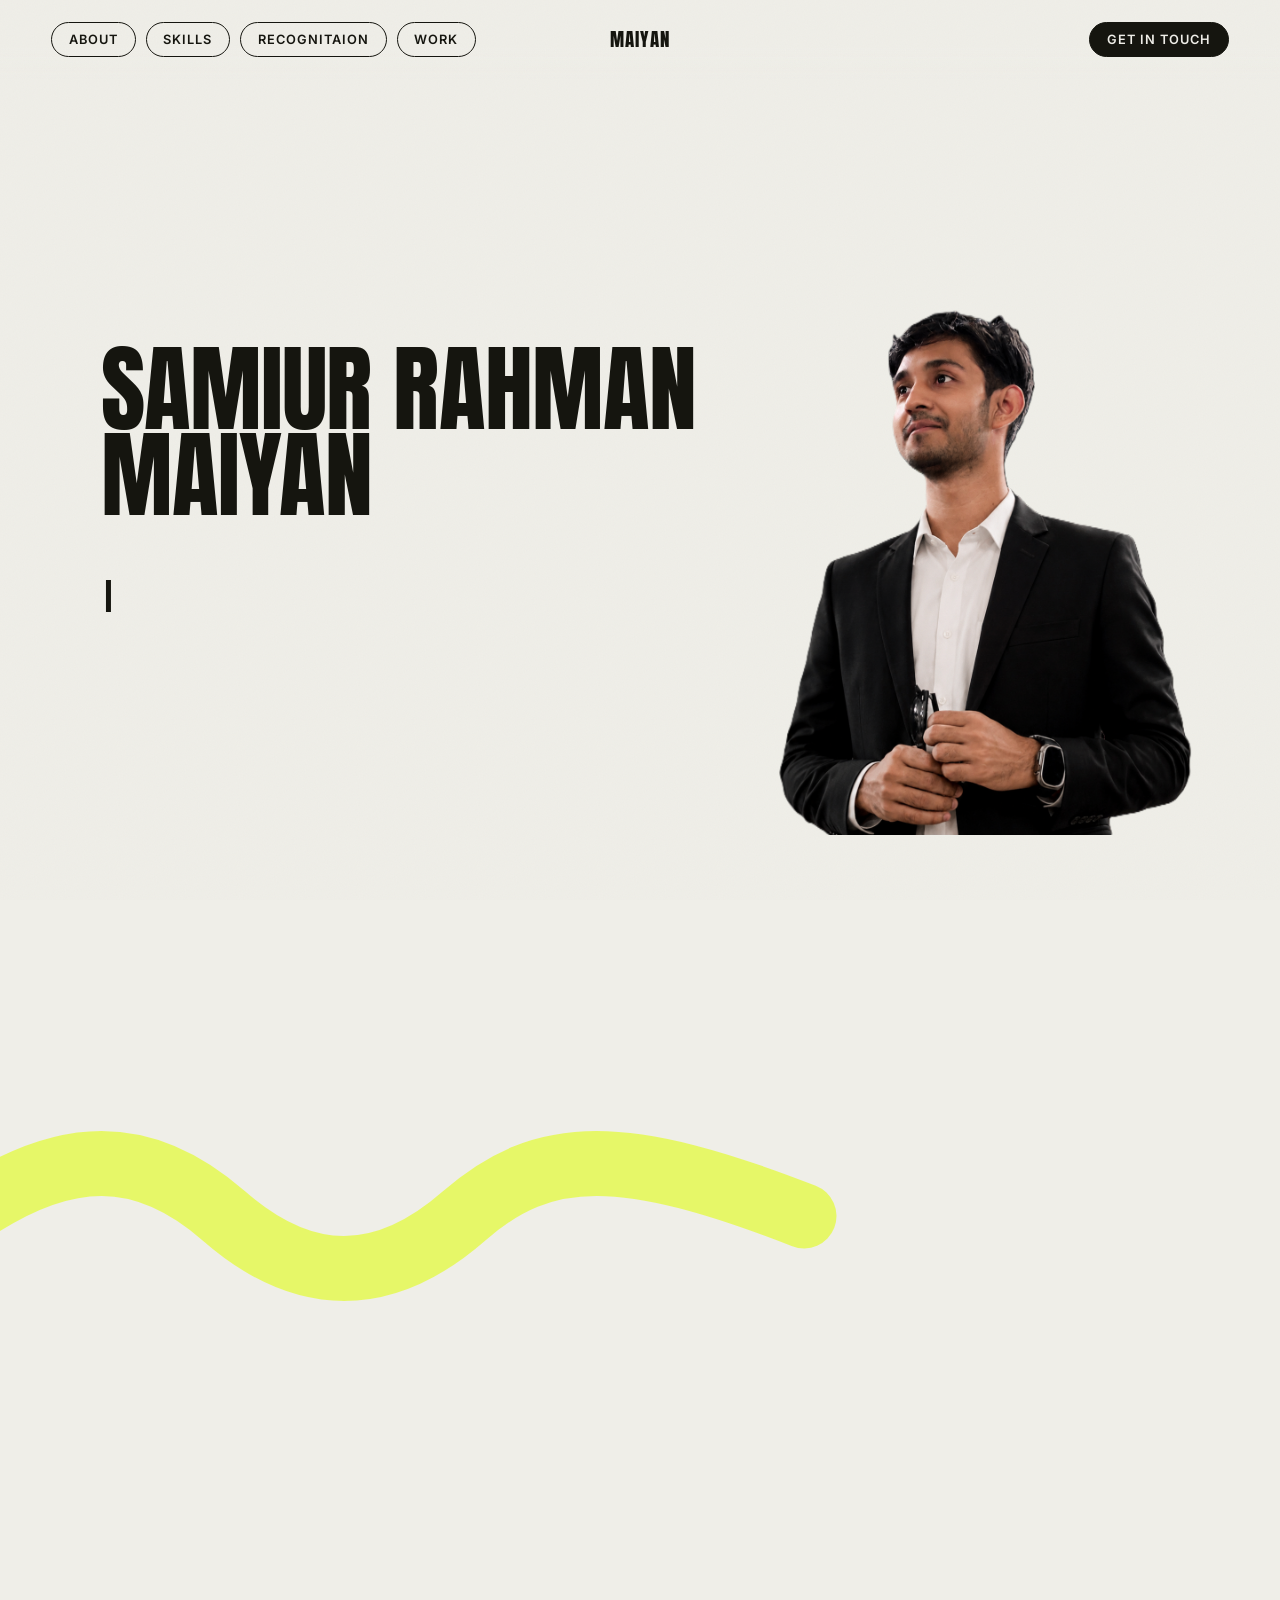
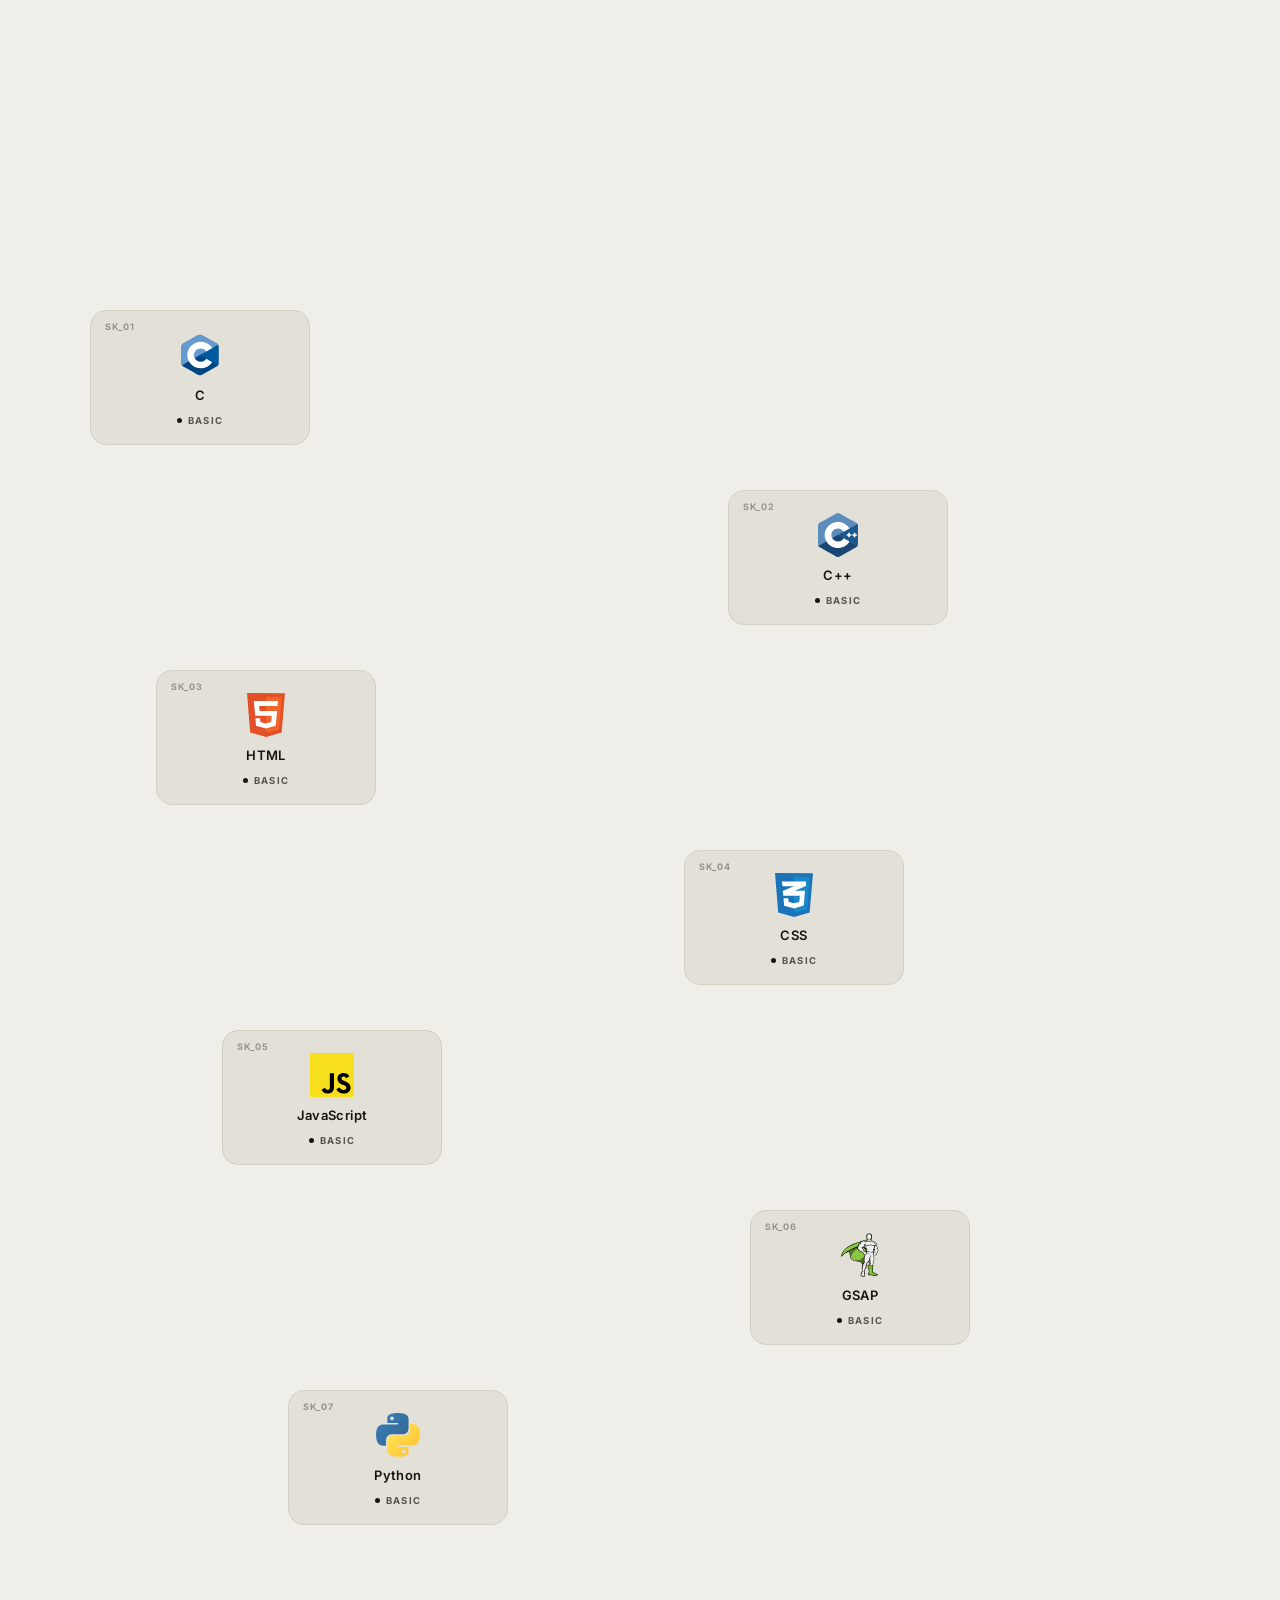
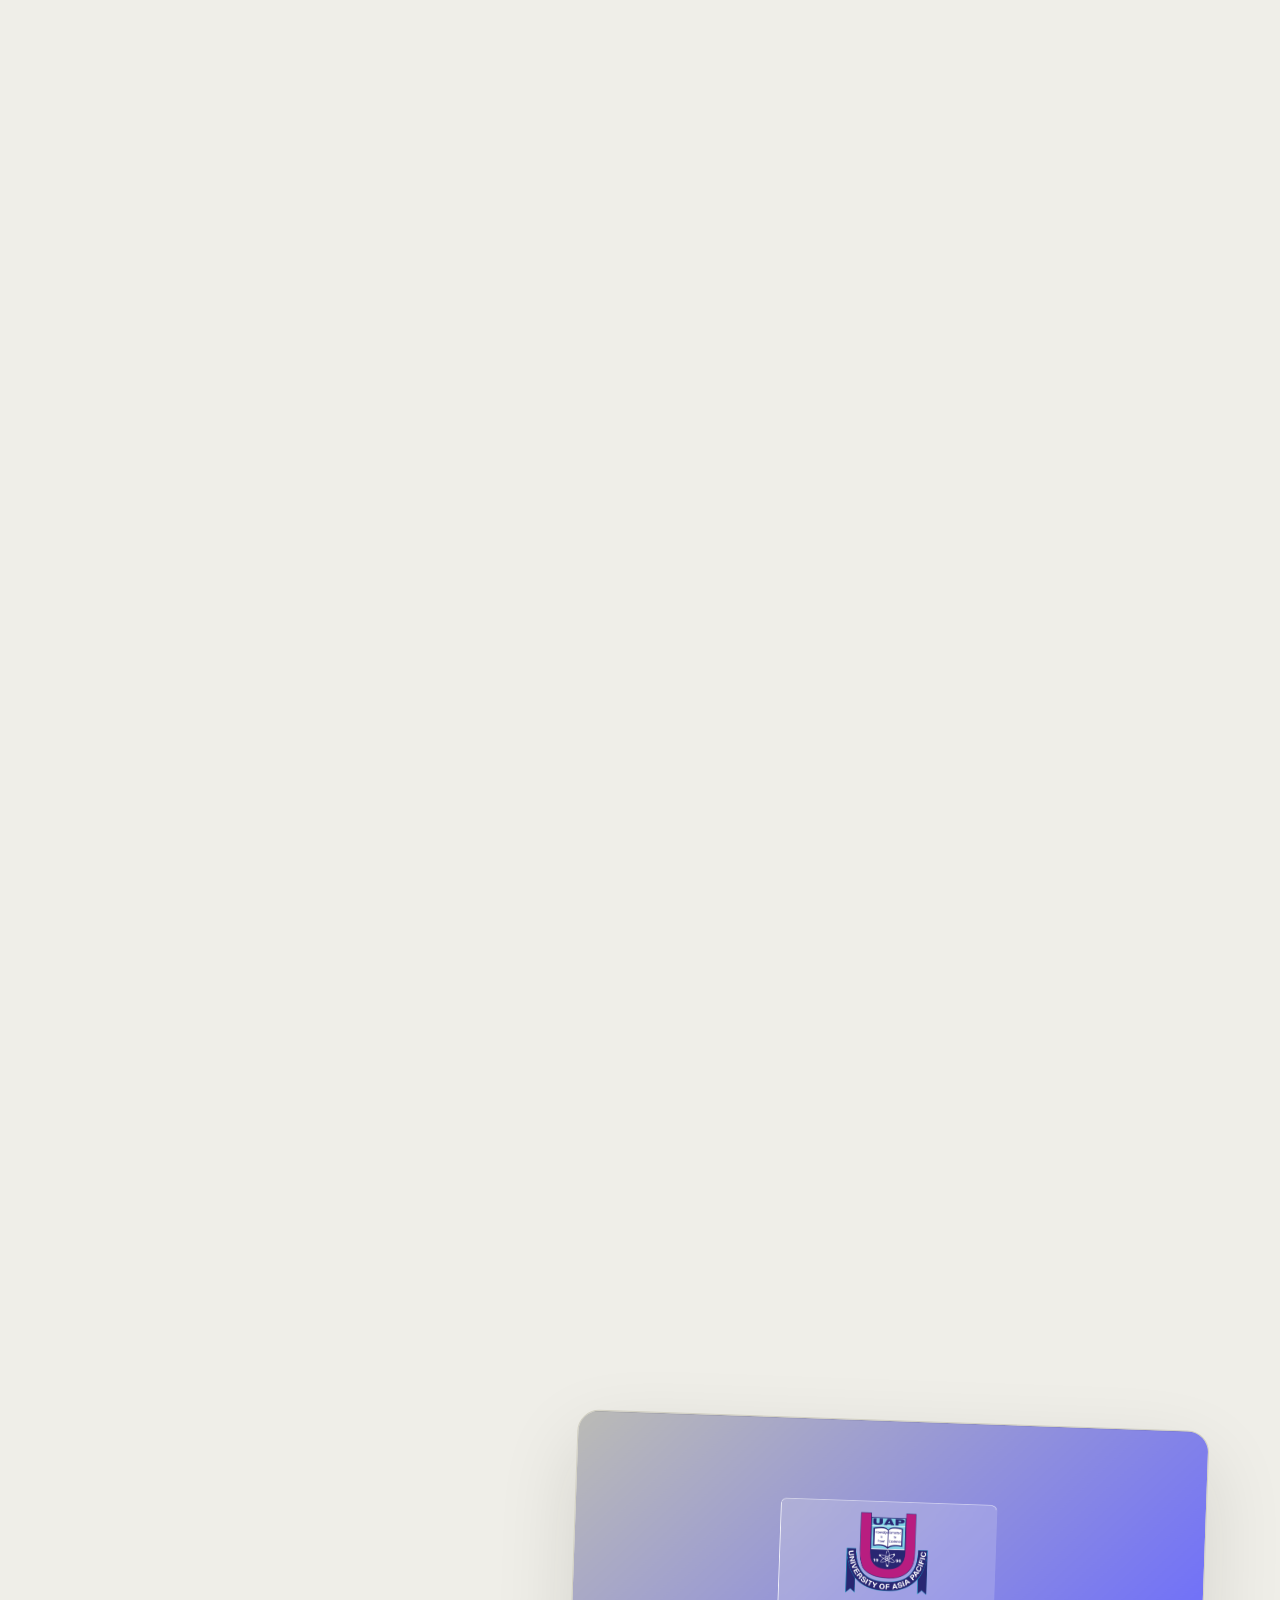
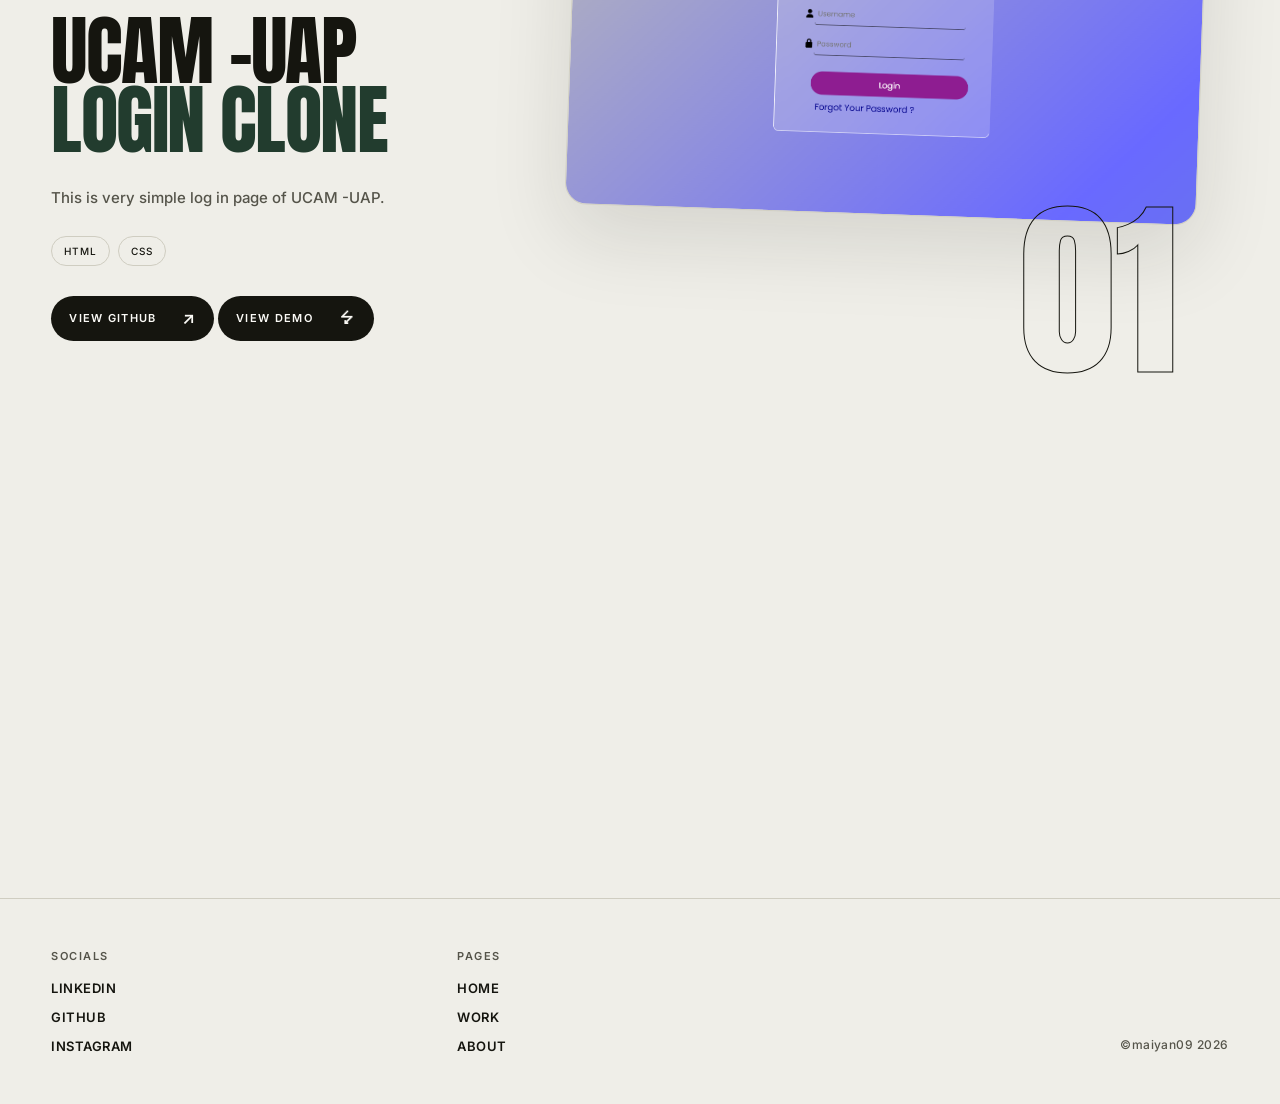
==== index.html @ 82f3bdab "Portfolio Website" ====
<!DOCTYPE html>
<html lang="en">
<head>
<meta charset="UTF-8" />
<meta name="viewport" content="width=device-width, initial-scale=1.0" />
<title>maiyan09 — Product Designer</title>
<meta name="description" content="maiyan09 — Product Designer. Selected work and projects." />
<link rel="preconnect" href="https://fonts.googleapis.com">
<link rel="preconnect" href="https://fonts.gstatic.com" crossorigin>
<link href="https://fonts.googleapis.com/css2?family=Anton&family=Inter:wght@400;500;600&display=swap" rel="stylesheet">
<link rel="stylesheet" href="style.css">
</head>
<body>

<div class="grain"></div>
<div class="cursor"></div>
<!-- ============ NAV ============ -->
<header class="nav">
  <nav class="nav__inner">
    <div class="nav__group nav__group--left">
      <a href="#about" class="pill pill--ghost" data-nav>ABOUT</a>
      <a href="#skills" class="pill pill--ghost" data-nav>SKILLS</a>
      <a href="#achievements" class="pill pill--ghost" data-nav>RECOGNITAION</a>
      <a href="#work" class="pill pill--ghost" data-nav>WORK</a>
    </div>
    <a href="#top" class="nav__logo">MAIYAN</a>
    <div class="nav__group nav__group--right">
      <a href="#footer" class="pill pill--dark" data-nav>GET IN TOUCH</a>
    </div>
  </nav>
</header>

<main id="top">

  <!-- ============ HERO ============ -->
  <section class="hero" id="hero">
    <h1 class="hero__wordmark" aria-label="Product Designer">
      <span class="line" data-line>SAMIUR RAHMAN</span>
      <span class="line" data-line>MAIYAN </span>
      <!-- <span class="line" data-line>MAIYAN</span> -->
    </h1>
    <div class="typing">
      <span id="typing-text"></span>
    </div>
    <div class="hero__figure">
      <img src="new.png" alt="3D figurine of Maiyan, product designer, holding a laptop" />
      <!-- <img src="hero-figure.png" alt="3D figurine of Maiyan, product designer, holding a laptop" /> -->
    </div>
    
    </div>
  </section>
<!-- ============ BIO / CONTACT ============ -->
  <section class="bio" id="about">
    
    <svg
        class="bio-line"
        viewBox="0 0 1000 300"
        fill="none"
        xmlns="http://www.w3.org/2000/svg"
        aria-hidden="true"
    >
        <path
            d="M80 150
               C180 80, 260 80, 340 150
               C420 220, 500 220, 580 150
               C660 80, 740 80, 920 150"
            stroke="#E1FF00"
            stroke-width="65"
            stroke-linecap="round"
            stroke-linejoin="round"
            stroke-opacity="0.55"
        />
    </svg>
    <p class="bio__text" data-reveal>
      My name is Samiur Rahman Maiyan. I completed my Secondary School Certificate (SSC) from Nilakhya Abul Hashem High School, where I built a strong foundation in my academic journey. My school life was full of learning, experiences, and memorable moments that helped shape who I am today.

      After completing my SSC, I continued my studies at Narsingdi United College and successfully completed my Higher Secondary Certificate (HSC). My college life helped me become more confident, responsible, and focused on my future goals.

      Currently, I am studying Computer Science and Engineering (CSE) at the University of Asia Pacific. I am interested in technology and enjoy learning new things related to computers and programming. I hope to develop my skills and build a successful career in the tech field.
    </p>
    <a href="#footer" class="pill pill--dark pill--lg" id="contact" data-reveal>GET IN TOUCH</a>
  </section>


  <!-- ============ SKILLS ============ -->
<section class="skills" id="skills">
  <p class="eyebrow" data-reveal>WHAT I KNOW</p>
  <h2 class="mid-heading" data-reveal>SKILLS</h2>

  <div class="skills__stagger" id="skillsStagger">
    <svg class="snake-svg" id="snakeSvg">
      <defs>
        <linearGradient id="snakeGradient" x1="0%" y1="0%" x2="100%" y2="100%">
          <stop offset="0%" stop-color="#223C2E"/>
          <stop offset="100%" stop-color="#A98A32"/>
        </linearGradient>
      </defs>
      <path class="snake-path" id="snakePath" />
      <g id="snakeNodes"></g>
    </svg>

    <div class="skills__grid-fallback">
      <div class="skill-chip" data-name="C">
        <span class="skill-chip__index">SK_01</span>
        <div class="skill-chip__icon-wrap"><img src="img/c.svg" alt="C logo" class="skill-chip__icon" /></div>
        <p class="skill-chip__name">C</p>
        <p class="skill-chip__level"><span class="skill-chip__level-dot"></span>Basic</p>
        <span class="skill-chip__node"></span>
      </div>
      <div class="skill-chip" data-name="C++">
        <span class="skill-chip__index">SK_02</span>
        <div class="skill-chip__icon-wrap"><img src="img/c++.svg" alt="C++ logo" class="skill-chip__icon" /></div>
        <p class="skill-chip__name">C++</p>
        <p class="skill-chip__level"><span class="skill-chip__level-dot"></span>Basic</p>
        <span class="skill-chip__node"></span>
      </div>
      <div class="skill-chip" data-name="HTML">
        <span class="skill-chip__index">SK_03</span>
        <div class="skill-chip__icon-wrap"><img src="img/html-1.svg" alt="HTML5 logo" class="skill-chip__icon" /></div>
        <p class="skill-chip__name">HTML</p>
        <p class="skill-chip__level"><span class="skill-chip__level-dot"></span>Basic</p>
        <span class="skill-chip__node"></span>
      </div>
      <div class="skill-chip" data-name="CSS">
        <span class="skill-chip__index">SK_04</span>
        <div class="skill-chip__icon-wrap"><img src="img/css-3.svg" alt="CSS3 logo" class="skill-chip__icon" /></div>
        <p class="skill-chip__name">CSS</p>
        <p class="skill-chip__level"><span class="skill-chip__level-dot"></span>Basic</p>
        <span class="skill-chip__node"></span>
      </div>
      <div class="skill-chip" data-name="JavaScript">
        <span class="skill-chip__index">SK_05</span>
        <div class="skill-chip__icon-wrap"><img src="img/javascript-1.svg" alt="JavaScript logo" class="skill-chip__icon" /></div>
        <p class="skill-chip__name">JavaScript</p>
        <p class="skill-chip__level"><span class="skill-chip__level-dot"></span>Basic</p>
        <span class="skill-chip__node"></span>
      </div>
      <div class="skill-chip" data-name="GSAP">
        <span class="skill-chip__index">SK_06</span>
        <div class="skill-chip__icon-wrap"><img src="img/gsap-greensock.svg" alt="GSAP logo" class="skill-chip__icon" /></div>
        <p class="skill-chip__name">GSAP</p>
        <p class="skill-chip__level"><span class="skill-chip__level-dot"></span>Basic</p>
        <span class="skill-chip__node"></span>
      </div>
      <div class="skill-chip" data-name="Python">
        <span class="skill-chip__index">SK_07</span>
        <div class="skill-chip__icon-wrap"><img src="img/python-5.svg" alt="Python logo" class="skill-chip__icon" /></div>
        <p class="skill-chip__name">Python</p>
        <p class="skill-chip__level"><span class="skill-chip__level-dot"></span>Basic</p>
        <span class="skill-chip__node"></span>
      </div>
    </div>
  </div>
</section>


<!-- ============ ACHIEVEMENTS ============ -->
<section class="achievements" id="achievements">
    <p class="eyebrow" data-reveal>****</p>
    <h2 class="mid-heading" data-reveal>RECOGNITION</h2>

    <div class="achievements__grid">
      <article class="achievement-card" data-reveal>
        <div class="achievement-card__image">
          <img src="img/achv1.jpg" alt="Describe this achievement" />
        </div>
        <p class="achievement-card__title">JRC Math Olympiad</p>
        <p class="achievement-card__desc">2nd Runner-Up in the JRC Memorial Civil Engineering Contest – Math Olympiad.</p>
      </article>

      <article class="achievement-card" data-reveal>
        <div class="achievement-card__image">
          <img src="img/IMG_0645.jpeg" alt="Describe this achievement" />
        </div>
        <p class="achievement-card__title">DevFront Contest</p>
        <p class="achievement-card__desc">1st Runner-Up in the DevFront Contest, organized by the Software and Hardware Club, CSE.</p>
      </article>

      <article class="achievement-card" data-reveal>
        <div class="achievement-card__image">
          <img src="img/math-quiz.JPG" alt="Describe this achievement" />
        </div>
        <p class="achievement-card__title">Math Quiz</p>
        <p class="achievement-card__desc">5th in the Math quiz.</p>
      </article>
    </div>
</section>

  <!-- ============ WORK ============ -->
  <section class="work" id="work">
    <h2 class="section-wordmark" data-reveal>WORK</h2>
    <section class="projects-horizontal" id="projects">
        <div class="projects-track">
            <!-- PROJECT 01 -->
            <article class="project-panel">
                <div class="project-info">
                    <div class="project-content">
                        <h2 class="project-title">
                            UCAM -UAP
                            <span>Login Clone</span>
                        </h2>
                        <p class="project-description">
                            This is very simple log in page of UCAM -UAP.
                        </p>
                        <div class="project-tech">
                            <span>HTML</span>
                            <span>CSS</span>
                        </div>

                        <a href="https://github.com/maiyan09/ucam-uap-login" target="_blank" class="project-github">
                            <span>VIEW GITHUB</span>
                            <span class="github-arrow">↗</span>
                        </a>
                        <a href="https://maiyan09.github.io/ucam-uap-login/" target="_blank" class="project-github">
                            <span>VIEW DEMO</span>
                            <span class="github-arrow">⭍</span>
                        </a>

                    </div>

                </div>

                <div class="project-visual">

                    <div class="project-image-wrapper">
                        <img src="img/project-2.png" alt="Export and Import Management System">
                    </div>
                    <span class="project-index">01</span>
                </div>
            </article>
             <!-- PROJECT 02 -->
            <article class="project-panel">
                <div class="project-info">
                    <div class="project-content">
                        <h2 class="project-title">
                            Eid Card
                            <span>GENERATOR</span>
                        </h2>
                        <p class="project-description">
                            A very simple e Eid Card generator 
                            using HTML, CSS, JS
                        </p>
                        <div class="project-tech">
                            <span>HTML</span>
                            <span>CSS</span>
                            <span>JS</span>
                        </div>
                        <a href="https://github.com/maiyan09/Gift-Card-Generator" target="_blank" class="project-github">
                            <span>VIEW GITHUB</span>
                            <span class="github-arrow">↗</span>
                        </a>
                        <a href="https://maiyan09.github.io/Gift-Card-Generator/" target="_blank" class="project-github">
                            <span>VIEW DEMO</span>
                            <span class="github-arrow">⭍</span>
                        </a>
                    </div>
                </div>
                <div class="project-visual">
                    <div class="project-image-wrapper">
                        <img src="img/project-4.png" alt="AI Study Assistant">
                    </div>
                    <span class="project-index">02</span>
                </div>
            </article>
            <!-- PROJECT 03 -->
            <article class="project-panel">
                <div class="project-info">
                    <div class="project-content">
                        <h2 class="project-title">
                            FANTA ANIMATED
                            <span>WEBSITE</span>
                        </h2>
                        <p class="project-description">
                            A very simple animated website 
                            using HTML, CSS, JS (GSAP)
                        </p>
                        <div class="project-tech">
                            <span>HTML</span>
                            <span>CSS</span>
                            <span>JS (GSAP)</span>
                        </div>
                        <a href="https://github.com/maiyan09/fanta-animated" target="_blank" class="project-github">
                            <span>VIEW GITHUB</span>
                            <span class="github-arrow">↗</span>
                        </a>
                        <a href="https://maiyan09.github.io/fanta-animated/" target="_blank" class="project-github">
                            <span>VIEW DEMO</span>
                            <span class="github-arrow">⭍</span>
                        </a>
                    </div>
                </div>
                <div class="project-visual">
                    <div class="project-image-wrapper">
                        <img src="img/project-5.png" alt="AI Study Assistant">
                    </div>
                    <span class="project-index">03</span>
                </div>
            </article>
            <!-- PROJECT 04 -->
            <article class="project-panel">
                <div class="project-info">
                    <div class="project-content">
                        <h2 class="project-title">
                            NETFLIX UI
                            <span>CLONE</span>
                        </h2>
                        <p class="project-description">
                            A very simple Netflix page clone 
                            using HTML, CSS
                        </p>
                        <div class="project-tech">
                            <span>HTML</span>
                            <span>CSS</span>
                        </div>
                        <a href="https://github.com/maiyan09/netflix-ui" target="_blank" class="project-github">
                            <span>VIEW GITHUB</span>
                            <span class="github-arrow">↗</span>
                        </a>
                        <a href="https://maiyan09.github.io/netflix-ui/" target="_blank" class="project-github">
                            <span>VIEW DEMO</span>
                            <span class="github-arrow">⭍</span>
                        </a>
                    </div>
                </div>
                <div class="project-visual">
                    <div class="project-image-wrapper">
                        <img src="img/project-1.png" alt="AI Study Assistant">
                    </div>
                    <span class="project-index">04</span>
                </div>
            </article>

            <!-- PROJECT 05 -->
            <article class="project-panel">
                <div class="project-info">
                    <div class="project-content">
                        <h2 class="project-title">
                            E COMMERCE
                            <span>WEBSITE</span>
                        </h2>
                        <p class="project-description">
                            A very simple e commerce website 
                            using HTML, CSS
                        </p>
                        <div class="project-tech">
                            <span>HTML</span>
                            <span>CSS</span>
                        </div>
                        <a href="https://github.com/maiyan09/e-commerce" target="_blank" class="project-github">
                            <span>VIEW GITHUB</span>
                            <span class="github-arrow">↗</span>
                        </a>
                        <a href="https://maiyan09.github.io/e-commerce/" target="_blank" class="project-github">
                            <span>VIEW DEMO</span>
                            <span class="github-arrow">⭍</span>
                        </a>
                    </div>
                </div>
                <div class="project-visual">
                    <div class="project-image-wrapper">
                        <img src="img/project-3.png" alt="AI Study Assistant">
                    </div>
                    <span class="project-index">05</span>
                </div>
            </article>
        </div>
    </section>
  </section>

  <!-- ============ GIANT WORDMARK ============ -->
  <section class="signoff" class="next">
    <h2 class="section-wordmark section-wordmark--wide" data-reveal>maiyan09 <img style="height: 200px; display: inline-block;" src="img/github.svg" alt=""></h2>
  </section>
</main>

<!-- ============ FOOTER ============ -->
<footer class="footer" id="footer">
  <div class="footer__col">
    <p class="footer__heading">SOCIALS</p>
    <ul class="footer__list">
      <li><a href="https://www.linkedin.com/in/samiur-rahman-maiyan-bb269b384/" data-nav>LINKEDIN</a></li>
      <li><a href="https://github.com/maiyan09" data-nav>GITHUB</a></li>
      <li><a href="https://www.instagram.com/samiur.rahman09/" data-nav>INSTAGRAM</a></li>
    </ul>
  </div>
  <div class="footer__col">
    <p class="footer__heading">PAGES</p>
    <ul class="footer__list">
      <li><a href="#top" data-nav>HOME</a></li>
      <li><a href="#work" data-nav>WORK</a></li>
      <li><a href="#about" data-nav>ABOUT</a></li>
    </ul>
  </div>
  <div class="footer__col footer__col--copyright">
    <p>©maiyan09 2026</p>
  </div>
</footer>

<script src="gsap.min.js"></script>
<script src="ScrollTrigger.min.js"></script>
<script src="script.js"></script>
</body>
</html>
---- style.css ----
/* =========================================================
   TOKENS
   ========================================================= */
:root{
  --bg:        #EFEEE8;
  --bg-alt:    #E7E5DD;
  --ink:       #15150F;
  --ink-soft:  #55544A;
  --line:      #CFCDC1;
  --card:      #E3E1D7;
  --card-line: #D2D0C3;
  --green:     #223C2E;
  --gold:      #A98A32;
  --white:     #FBFAF6;

  --font-display: 'Anton', 'Arial Narrow', sans-serif;
  --font-body: 'Inter', -apple-system, BlinkMacSystemFont, sans-serif;

  --wordmark-size: clamp(3.2rem, 12vw, 11.5rem);
  --wordmark-size-lg: clamp(3.6rem, 15vw, 15rem);

  --gutter: clamp(20px, 4vw, 56px);
  --radius: 22px;
  --radius-pill: 999px;

  --ease: cubic-bezier(.16,.84,.32,1);
}

*{box-sizing:border-box; cursor: url(img/arrowhead-rounded-outline.svg), auto;}
html{scroll-behavior:smooth; scrollbar-width: none;}

body{
  margin:0;
  background:var(--bg);
  color:var(--ink);
  font-family:var(--font-body);
  font-weight:500;
  -webkit-font-smoothing:antialiased;
  overflow-x:hidden;
}

img{max-width:100%;display:block;}
a{color:inherit;text-decoration:none;}
ul{list-style:none;margin:0;padding:0;}
section{position:relative;}

::selection{background:var(--green);color:var(--white);}

:focus-visible{
  outline:2px solid var(--green);
  outline-offset:3px;
}

/* subtle grain overlay for texture */
.grain{
  position:fixed;
  inset:0;
  z-index:2000;
  pointer-events:none;
  opacity:.035;
  mix-blend-mode:multiply;
  background-image:url("data:image/svg+xml,%3Csvg xmlns='http://www.w3.org/2000/svg' width='120' height='120'%3E%3Cfilter id='n'%3E%3CfeTurbulence type='fractalNoise' baseFrequency='0.9' numOctaves='2' stitchTiles='stitch'/%3E%3C/filter%3E%3Crect width='100%25' height='100%25' filter='url(%23n)'/%3E%3C/svg%3E");
}

/* =========================================================
   NAV
   ========================================================= */
.nav{
  position:sticky;
  top:0;
  z-index:1000;
  padding:clamp(14px,2.4vw,22px) var(--gutter);
  background:linear-gradient(var(--bg) 60%, transparent);
}
.nav__inner{
  display:flex;
  align-items:center;
  justify-content:space-between;
  gap:12px;
}
.nav__group{
  display:flex;
  align-items:center;
  gap:10px;
  flex:1 1 0;
}
.nav__group--right{justify-content:flex-end;}

.nav__logo{
  font-family:var(--font-display);
  font-weight:400;
  font-size:clamp(15px,1.6vw,19px);
  letter-spacing:.06em;
  white-space:nowrap;
}

.pill{
  display:inline-flex;
  align-items:center;
  justify-content:center;
  padding:.7em 1.3em;
  border-radius:var(--radius-pill);
  font-family:var(--font-body);
  font-weight:600;
  font-size:clamp(11px,1vw,13px);
  letter-spacing:.08em;
  white-space:nowrap;
  transition:transform .45s var(--ease), background-color .3s ease, color .3s ease, border-color .3s ease;
}
.pill--ghost{
  border:1.5px solid var(--ink);
  color:var(--ink);
}
.pill--ghost:hover{
  background:var(--ink);
  color:var(--bg);
}
.pill--dark{
  background:var(--ink);
  color:var(--bg);
  border:1.5px solid var(--ink);
}
.pill--dark:hover{
  background:var(--green);
  border-color:var(--green);
  transform:translateY(-2px);
}
.pill--lg{
  padding:.95em 1.9em;
  font-size:clamp(12px,1.05vw,14px);
}
.typing {
      font-size: 2rem;
      font-weight: 600;
      color: #fff;
      align-self: flex-start;
      color: var(--ink);
      font-family: var(--font-display);
      font-weight: 200;
      margin-left: 50px;
    }

    .typing::after {
      content: "|";
      margin-left: 4px;
      animation: blink 0.7s infinite;
    }

    @keyframes blink {
      50% {
        opacity: 0;
      }
    }

/* =========================================================
   HERO
   ========================================================= */
.hero{
  min-height:94svh;
  display:flex;
  flex-direction:column;
  align-items:center;
  justify-content:center;
  padding:6vh var(--gutter) 4vh;
  overflow:hidden;
}
.hero__wordmark{
  margin:0;
  padding-left: clamp(16px, 4vw, 50px);
  font-family:var(--font-display);
  font-weight:400;
  font-size:clamp(5rem, 7.5vw, 11.5rem);
  line-height:.90;
  letter-spacing:-.01em;
  text-align:left;
  color:var(--ink);
  text-transform:uppercase;
  align-self:flex-start;

  /* responsive upward movement */
  position:relative;
  top:clamp(-80px, -6vh, -30px);
}

.hero__wordmark .line{
  display:block;
  overflow:hidden;
  
}
.hero__wordmark .line > span{
  display:inline-block;
  will-change:transform;
}

.hero__figure {
  position: absolute;
  /* left: clamp(10px, 5vw, 100px); */
  right: 5%;
  bottom: clamp(8vh, 10vh, 20vh);
  /* responsive container size */
  height: clamp(280px, 90vh, 620px);
  width: auto;
  transform: none;

  z-index: 5;
  pointer-events: none;
}

.hero__figure img {
  display: block;
  height: 100%;
  width: auto;

  filter: drop-shadow(
    /* 0 30px 40px rgba(13, 13, 13, 0.405) */
  );
}


.hero__scroll{
  position:absolute;
  bottom:28px;
  left:50%;
  transform:translateX(-50%);
  display:flex;
  flex-direction:column;
  align-items:center;
  gap:10px;
  font-size:10px;
  letter-spacing:.2em;
  color:var(--ink-soft);
  z-index:6;
}
.hero__scroll-line{
  width:1px;
  height:34px;
  background:var(--ink-soft);
  overflow:hidden;
  position:relative;
}
.hero__scroll-line::after{
  content:"";
  position:absolute;
  top:-100%;
  left:0;
  width:100%;
  height:100%;
  background:var(--ink);
  animation:scrollLine 1.8s ease-in-out infinite;
}
@keyframes scrollLine{
  0%{top:-100%;}
  60%{top:100%;}
  100%{top:100%;}
}
/* =========================================================
   BIO
   ========================================================= */

.bio{
  max-width:1400px;
  margin:0 auto;
  padding:clamp(60px,10vw,120px) var(--gutter);
  text-align:center;
  display:flex;
  flex-direction:column;
  align-items:center;
  gap:clamp(28px,4vw,46px);

  position: relative;
  overflow: hidden;
}
.bio-line {
    position: absolute;
    width: 100%;
    max-width: 1000px;
    height: auto;
    left: 30%;
    top: 40%;
    transform: translate(-50%, -50%);
    pointer-events: none;
    z-index: 0;
}

.bio__text .word {
  display: inline-block;
  overflow: hidden;
  vertical-align: top;
  margin:0;
  font-size:clamp(18px,2.4vw,28px);
  line-height:1.45;
  font-weight:500;
  letter-spacing:-.01em;
  color:var(--ink);
}

.bio__text .word-inner {
  display: inline-block;
  transform: translateY(110%);
  opacity: 0;
  filter: blur(6px);
}
/* =========================================
   PROJECT PANEL
========================================= */

.project-panel {
    width: 100vw;
    height: 100vh;
    flex-shrink: 0;

    display: grid;
    grid-template-columns: 42% 58%;

    padding: clamp(30px, 5vw, 70px) var(--gutter);

    box-sizing: border-box;

    position: relative;
}


/* =========================================
   LEFT SIDE
========================================= */

.project-info {
    height: 100%;

    display: flex;
    flex-direction: column;
}

.project-content {
    margin-top: auto;
    margin-bottom: 7vh;
    max-width: 520px;
}

.project-label {
    margin: 0 0 18px;
    font-size: 11px;
    font-weight: 600;
    letter-spacing: .16em;
    color: var(--gold);
}


.project-title {
    margin: 0;
    font-family: var(--font-display);
    font-size: clamp(55px, 6vw, 100px);
    line-height: .9;
    font-weight: 400;
    text-transform: uppercase;
    letter-spacing: -.02em;
    color: var(--ink);
}

.project-title span {
    display: block;
    color: var(--green);
}
.project-description {
    max-width: 430px;

    margin: 32px 0 25px;

    font-family: var(--font-body);

    font-size: 15px;
    line-height: 1.65;

    color: var(--ink-soft);
}


/* =========================================
   TECHNOLOGY
========================================= */

.project-tech {
    display: flex;
    flex-wrap: wrap;
    gap: 8px;
    margin-bottom: 30px;
}

.project-tech span {
    padding: 8px 12px;

    border: 1px solid var(--line);

    border-radius: var(--radius-pill);

    font-size: 10px;
    letter-spacing: .1em;

    color: var(--ink);
}

/* =========================================
   GITHUB BUTTON
========================================= */

.project-github {
    width: fit-content;
    display: inline-flex;
    align-items: center;
    gap: 25px;
    padding: 14px 18px;
    background: var(--ink);
    color: var(--white);
    text-decoration: none;
    border-radius: var(--radius-pill);
    font-size: 11px;
    font-weight: 600;
    letter-spacing: .12em;
    transition:
        transform .3s var(--ease),
        background .3s var(--ease);
}

.project-github:hover {
    transform: translateY(-3px);
    background: var(--green);
}

.github-arrow {
    font-size: 17px;
    line-height: 1;

    transition: transform .3s var(--ease);
}

.project-github:hover .github-arrow {
    transform: translate(3px, -3px);
}


/* =========================================
   RIGHT SIDE / IMAGE
========================================= */

.project-visual {
    position: relative;
    display: flex;
    align-items: center;
    justify-content: center;
    padding: 2vw;
}
.project-image-wrapper {
    width: 100%;
    max-width: 700px;
    aspect-ratio: 16 / 10;
    overflow: hidden;
    background: var(--card);
    border: 1px solid var(--card-line);
    border-radius: var(--radius);
    transform: rotate(2deg);
    box-shadow: 0 30px 80px rgba(21, 21, 15, .12);
}
.project-image-wrapper img {
    width: 100%;
    height: 100%;
    display: block;
    object-fit: cover;
    transition: transform .8s var(--ease);
}

.project-panel:hover .project-image-wrapper img {
    transform: scale(1.04);
}


/* =========================================
   LARGE PROJECT NUMBER
========================================= */

.project-index {
    position: absolute;
    right: 4vw;
    bottom: 5vh;
    font-family: var(--font-display);
    font-size: clamp(100px, 15vw, 220px);
    line-height: .7;
    color: transparent;
    -webkit-text-stroke: 1px var(--ink);
    pointer-events: none;
}

/* =========================================================
   SKILLS
   ========================================================= */
.eyebrow{
  font-family:var(--font-mono);
  font-size:11px; font-weight:700; letter-spacing:.28em; text-transform:uppercase;
  color:var(--gold); margin:0 0 8px; text-align:center;
}
.mid-heading{
  font-family:var(--font-display);
  font-size:clamp(2.2rem,6vw,4rem);
  color:var(--ink); margin:0 0 clamp(30px,5vw,50px);
  text-align:center; text-transform:uppercase;
}

.skills{ padding:clamp(50px,8vw,90px) var(--gutter); }

/* ============== DESKTOP: staggered Z-formation + snake path ============== */
.skills__stagger{
  position:relative;
  max-width:1100px;
  margin:0 auto;
  height:1420px; /* matches the top offsets below + card height + buffer */
}

.snake-svg{
  position:absolute;
  inset:0;
  width:100%;
  height:100%;
  overflow:visible;
  pointer-events:none;
  z-index:1;
}
.snake-path{
  fill:none;
  stroke:url(#snakeGradient);
  stroke-width:30px;
  stroke-linecap:round;
  /* filter:drop-shadow(0 0 4px rgba(169,138,50,.35)); */
  filter:drop-shadow(0 0 4px rgb(251, 184, 0));
}
.snake-node{
  fill:var(--bg);
  stroke:var(--card-line);
  stroke-width:1.6;
  transition:fill .35s var(--ease), stroke .35s var(--ease), r .35s var(--ease);
}
.snake-node.is-lit{
  fill:var(--gold);
  stroke:var(--gold);
  r:6.5;
}

.skill-chip{
  position:absolute;
  width:220px;
  background:var(--card);
  border:1px solid var(--card-line);
  border-radius:16px;
  padding:22px 16px 18px;
  display:flex;
  flex-direction:column;
  align-items:center;
  gap:10px;
  z-index:2;
  transition:border-color .4s var(--ease), box-shadow .4s var(--ease);
}
.skill-chip.is-active{
  border-color:var(--gold);
  box-shadow:0 18px 34px -18px rgba(20,20,15,.28);
}

/* Z-formation coordinates: first top-left, second lower-right, etc. */
.skill-chip:nth-child(1){ top:0;    left:0%;  }
.skill-chip:nth-child(2){ top:180px; left:58%; }
.skill-chip:nth-child(3){ top:360px; left:6%;  }
.skill-chip:nth-child(4){ top:540px; left:54%; }
.skill-chip:nth-child(5){ top:720px; left:12%; }
.skill-chip:nth-child(6){ top:900px; left:60%; }
.skill-chip:nth-child(7){ top:1080px;left:18%; }

.skill-chip__index{
  position:absolute; top:10px; left:14px;
  font-family:var(--font-mono); font-size:9px; font-weight:700;
  letter-spacing:.08em; color:var(--ink-soft); opacity:.55;
}
.skill-chip__icon-wrap{
  width:44px; height:44px; display:flex; align-items:center; justify-content:center;
  transition:transform .4s var(--ease);
}
.skill-chip.is-active .skill-chip__icon-wrap{ transform:translateY(-2px) scale(1.05); }
.skill-chip__icon{ width:100%; height:100%; object-fit:contain; }
.skill-chip__name{ margin:0; font-size:13px; font-weight:600; letter-spacing:.03em; color:var(--ink); }
.skill-chip__level{
  margin:2px 0 0; display:inline-flex; align-items:center; gap:6px;
  font-family:var(--font-mono); font-size:9.5px; font-weight:700;
  letter-spacing:.14em; text-transform:uppercase; color:var(--ink-soft);
}
.skill-chip__level-dot{
  width:5px; height:5px; border-radius:50%; background:var(--ink);
  transition:background .3s var(--ease), box-shadow .3s var(--ease);
}
.skill-chip.is-active .skill-chip__level-dot{
  background:var(--gold); box-shadow:0 0 6px 1px rgba(169,138,50,.6);
}

/* the node the snake path actually touches — a small port at the card's base */
.skill-chip__node{
  position:absolute;
  bottom:-8px;
  left:50%;
  transform:translateX(-50%);
  width:8px; height:8px;
}

/* ============== MOBILE / TABLET: flat, safe fallback ============== */
@media (max-width: 860px){
  .skills__stagger{ height:auto; }
  .snake-svg{ display:none; }
  .skill-chip{
    position:static !important;
    width:auto;
    opacity:1 !important;
    transform:none !important;
  }
  .skills__grid-fallback{
    display:grid;
    grid-template-columns:repeat(auto-fit, minmax(120px,1fr));
    gap:14px;
  }
}
@media (min-width: 861px){
  .skills__grid-fallback{ display:contents; }
}

@media (prefers-reduced-motion: reduce){
  .skill-chip{ opacity:1 !important; transform:none !important; }
  .snake-path{ stroke-dashoffset:0 !important; }
}

/* =========================================================
   ACHIEVEMENTS
   ========================================================= */
.achievements{
  padding:clamp(20px,4vw,30px) var(--gutter) clamp(60px,8vw,90px);
}
.achievements__grid{
  max-width:1200px;
  margin:0 auto;
  display:grid;
  grid-template-columns:repeat(auto-fit, minmax(260px, 1fr));
  gap:clamp(14px,1.6vw,22px);
}
.achievement-card{
  background:var(--card);
  border:1px solid var(--card-line);
  border-radius:var(--radius);
  padding:clamp(16px,1.8vw,22px);
  display:flex;
  flex-direction:column;
  gap:14px;
}
.achievement-card__image{
  aspect-ratio:4/3;
  border-radius:14px;
  overflow:hidden;
  background:var(--white);
}
.achievement-card__image img{
  width:100%;
  height:100%;
  object-fit:cover;
}
.achievement-card__title{
  margin:0;
  font-size:14px;
  font-weight:700;
  letter-spacing:.04em;
  text-transform:uppercase;
  color:var(--ink);
}
.achievement-card__desc{
  margin:0;
  font-size:14px;
  line-height:1.55;
  color:var(--ink-soft);
}

/* =========================================================
   WORK GRID
   ========================================================= */
.work{padding-bottom:clamp(40px,6vw,70px);}

/* =========================================
   HORIZONTAL PROJECTS
========================================= */

.projects-horizontal {
    position: relative;
    height: 100vh;
    overflow: hidden;
    background: var(--bg);
}

.projects-track {
    display: flex;
    width: max-content;
}

/* =========================================================
   SECTION WORDMARK (WORK / maiyan09)
   ========================================================= */
.section-wordmark{
  margin:0;
  font-family:var(--font-display);
  font-weight:400;
  font-size:var(--wordmark-size);
  line-height:.82;
  text-align:center;
  text-transform:lowercase;
  padding:clamp(40px,8vw,90px) var(--gutter) clamp(30px,6vw,60px);
}
.work .section-wordmark{text-transform:uppercase;}
.section-wordmark--wide{
  font-size:var(--wordmark-size-lg);
  padding-top:clamp(30px,6vw,60px);
  padding-bottom:clamp(50px,9vw,100px);
}
/* =========================================================
   FOOTER
   ========================================================= */
.footer{
  border-top:1px solid var(--line);
  padding:clamp(30px,5vw,50px) var(--gutter) clamp(24px,4vw,40px);
  display:flex;
  flex-wrap:wrap;
  gap:40px;
}
.footer__col{flex:1 1 160px;}
.footer__col--copyright{
  flex:1 1 160px;
  display:flex;
  align-items:flex-end;
  justify-content:flex-end;
  font-size:12px;
  color:var(--ink-soft);
  letter-spacing:.04em;
}
.footer__heading{
  margin:0 0 14px;
  font-size:11px;
  font-weight:600;
  letter-spacing:.14em;
  color:var(--ink-soft);
}
.footer__list li{margin-bottom:9px;}
.footer__list a{
  font-size:13px;
  font-weight:600;
  letter-spacing:.04em;
  position:relative;
}
.footer__list a::after{
  content:"";
  position:absolute;
  left:0; bottom:-2px;
  width:0%;
  height:1px;
  background:var(--ink);
  transition:width .35s var(--ease);
}
.footer__list a:hover::after{width:100%;}

/* =========================================================
   REVEAL DEFAULTS (JS toggles .is-visible)
   ========================================================= */
[data-reveal]{
  opacity:0;
  transform:translateY(28px);
}

/* =========================================================
   RESPONSIVE
   ========================================================= */
@media (max-width:760px){
  .nav__inner{gap:6px;}
  .nav__group--left{gap:6px;}
  .pill{padding:.55em .85em; font-size:10px;}
  .nav__logo{font-size:13px;}
}
@media (max-width:400px){
  .nav__group--right .pill{padding:.55em .7em;}
  .hero__figure{height:min(56vh, 480px);}
  .grid{grid-template-columns:1fr;}
  .card--half{grid-column:1 / -1;}
  .mock--tablet .mock__frame{width:90%;}
  .footer{flex-direction:column;gap:26px;}
  .footer__col--copyright{justify-content:flex-start;}
}

@media (prefers-reduced-motion: reduce){
  *{animation-duration:.001ms !important; animation-iteration-count:1 !important; transition-duration:.001ms !important;}
  .hero__wordmark .line > span{transform:none !important;}
  [data-reveal]{opacity:1;transform:none;}
}
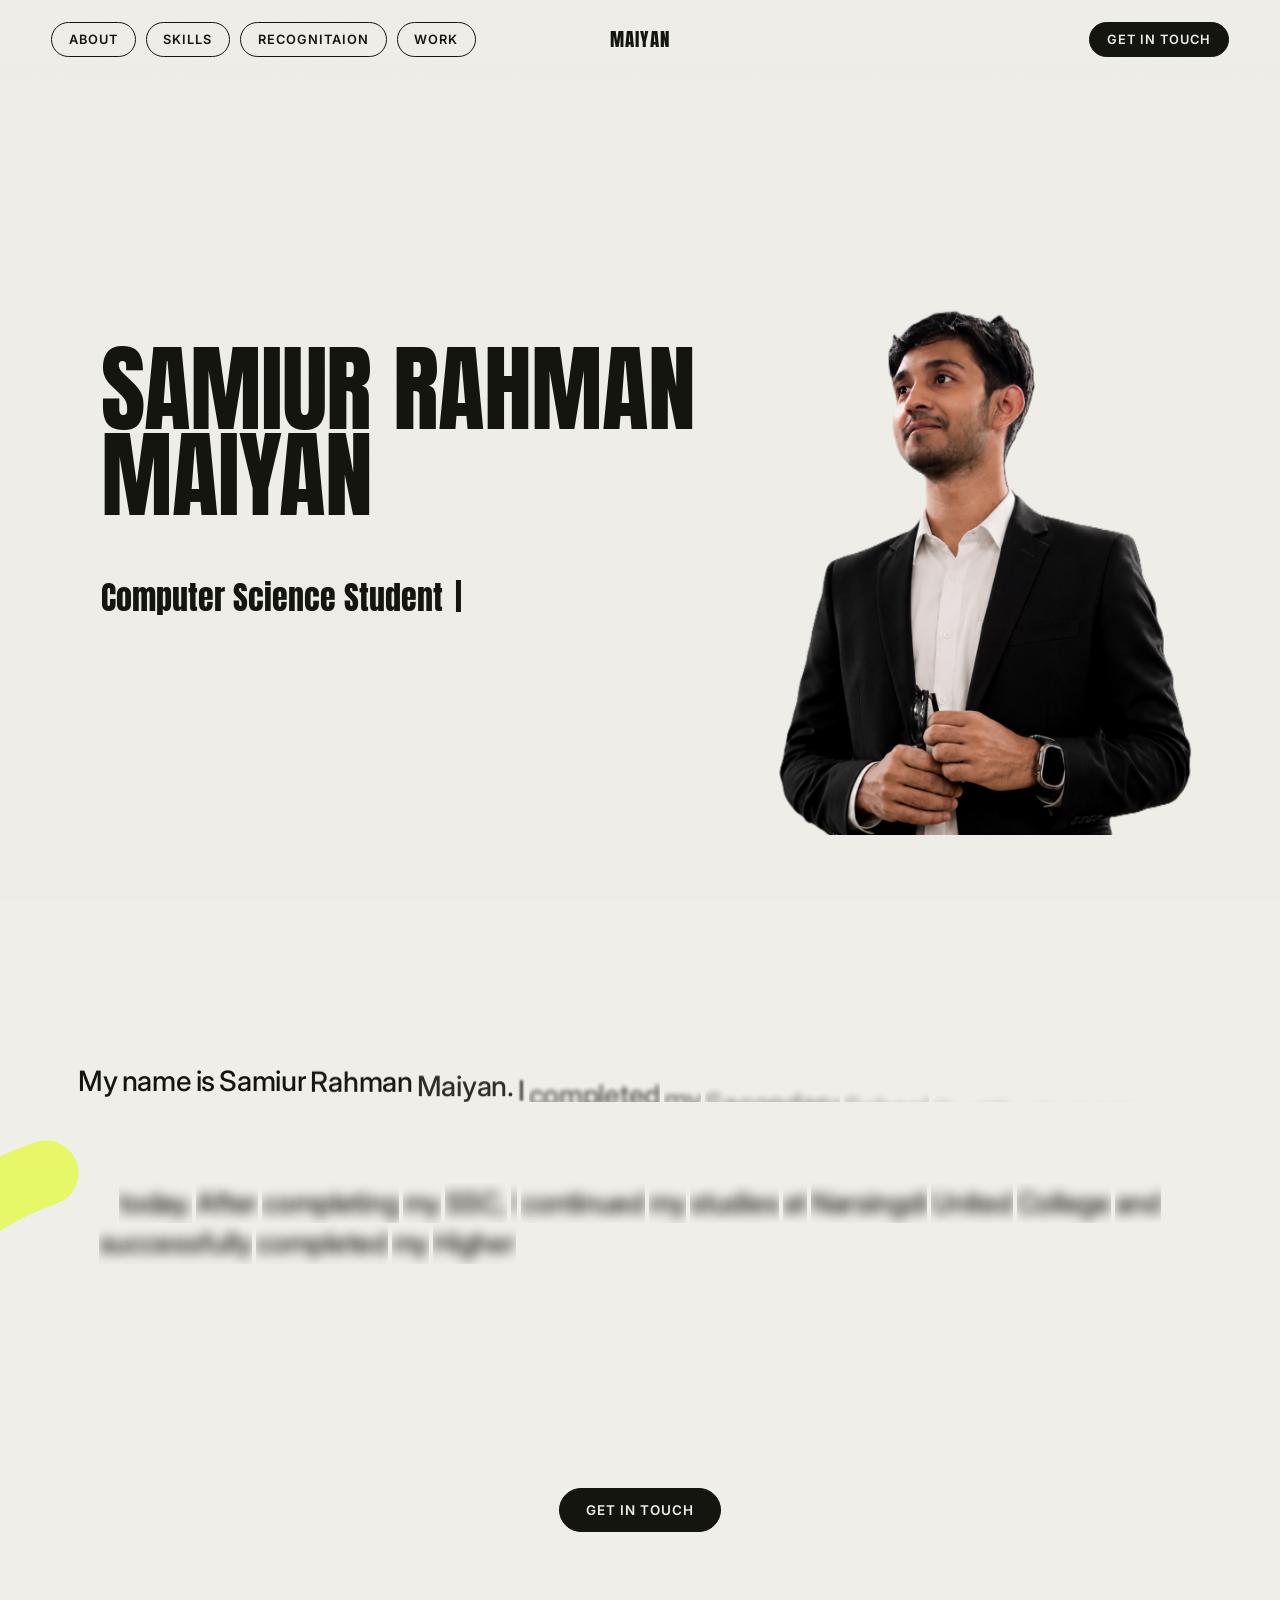
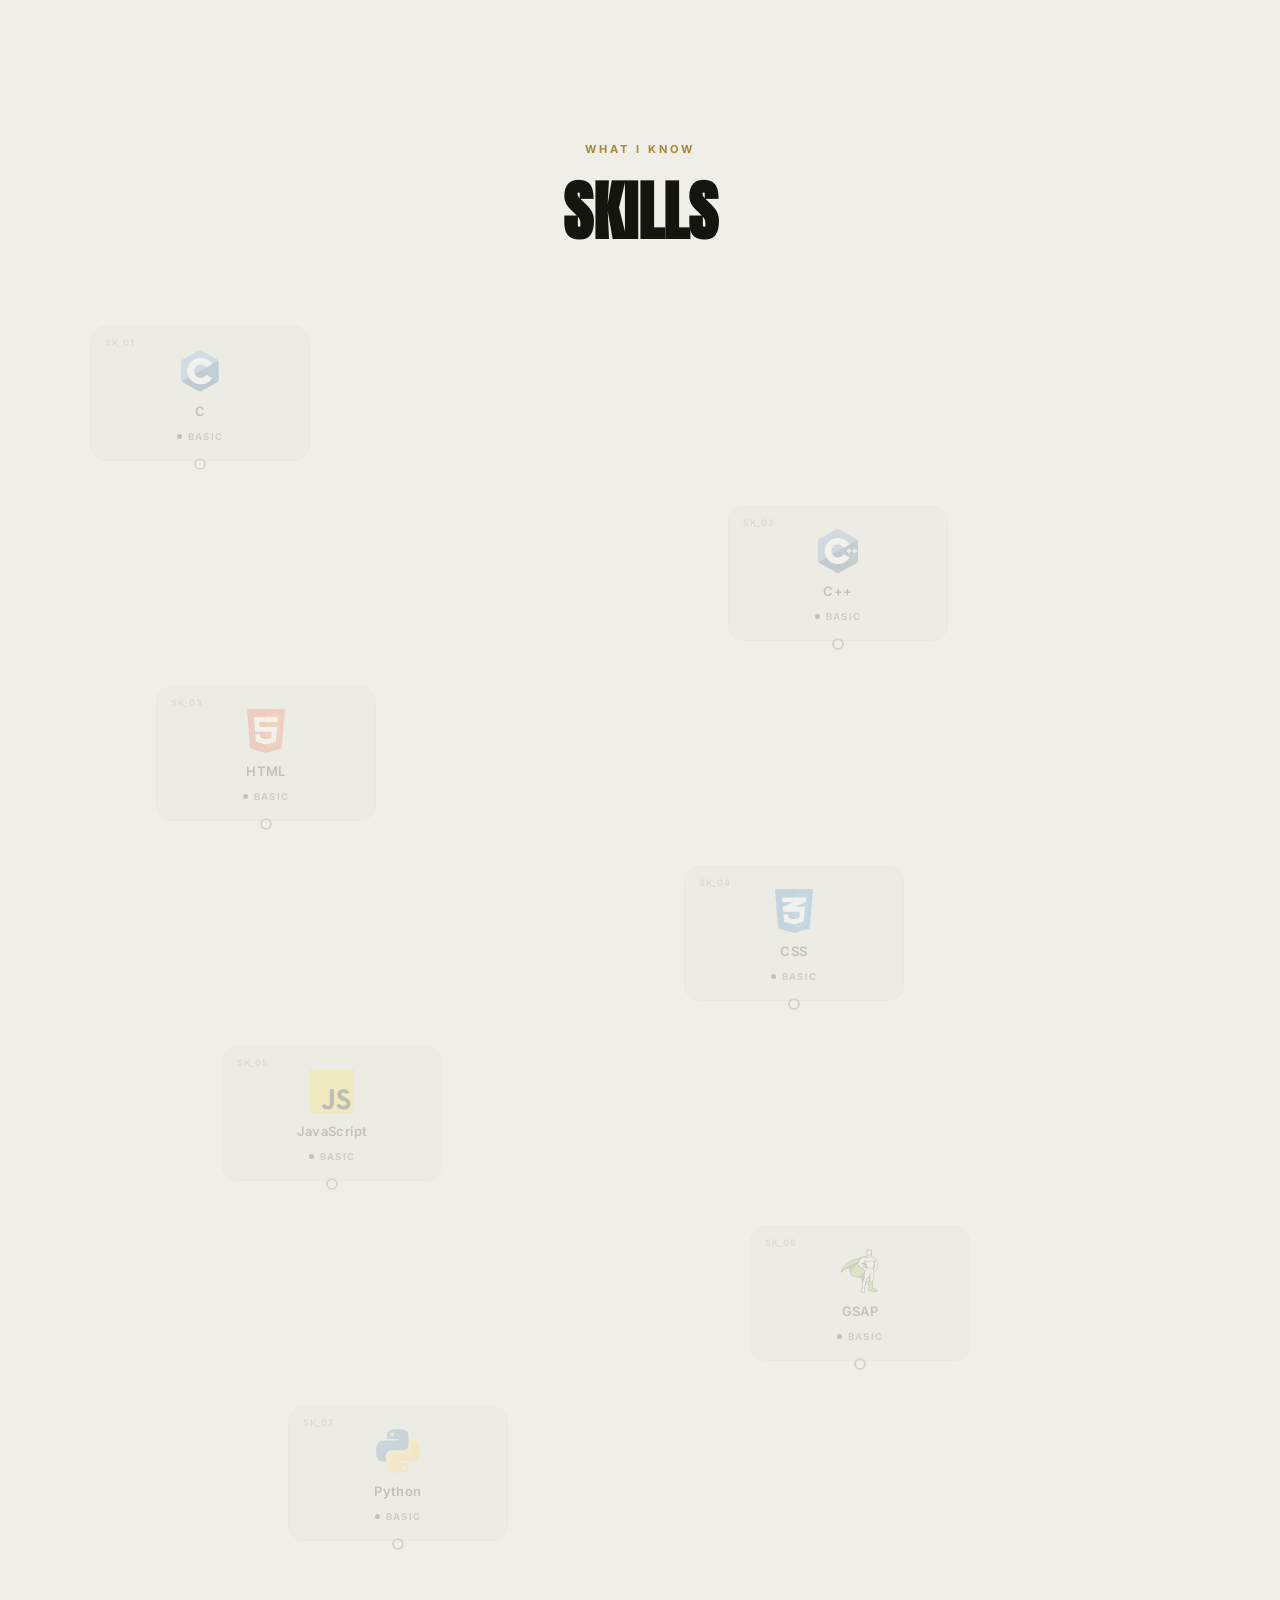
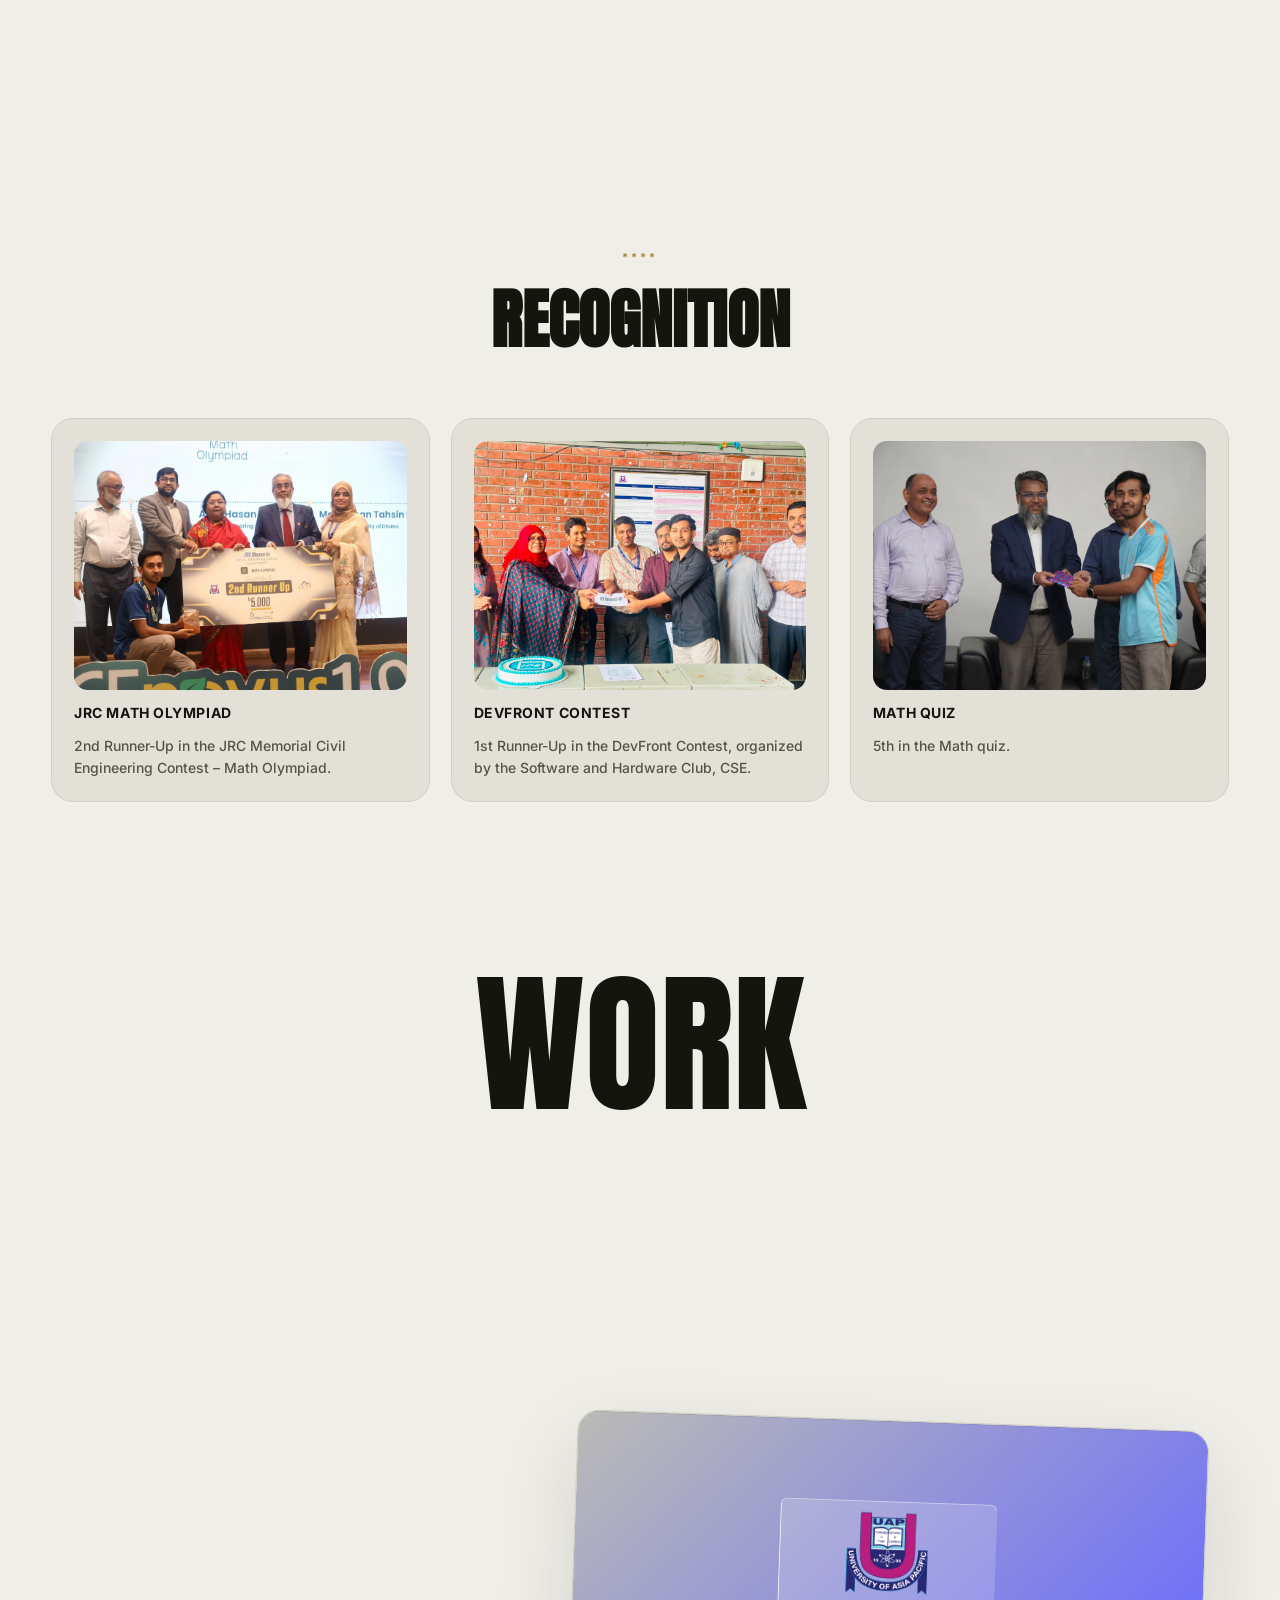
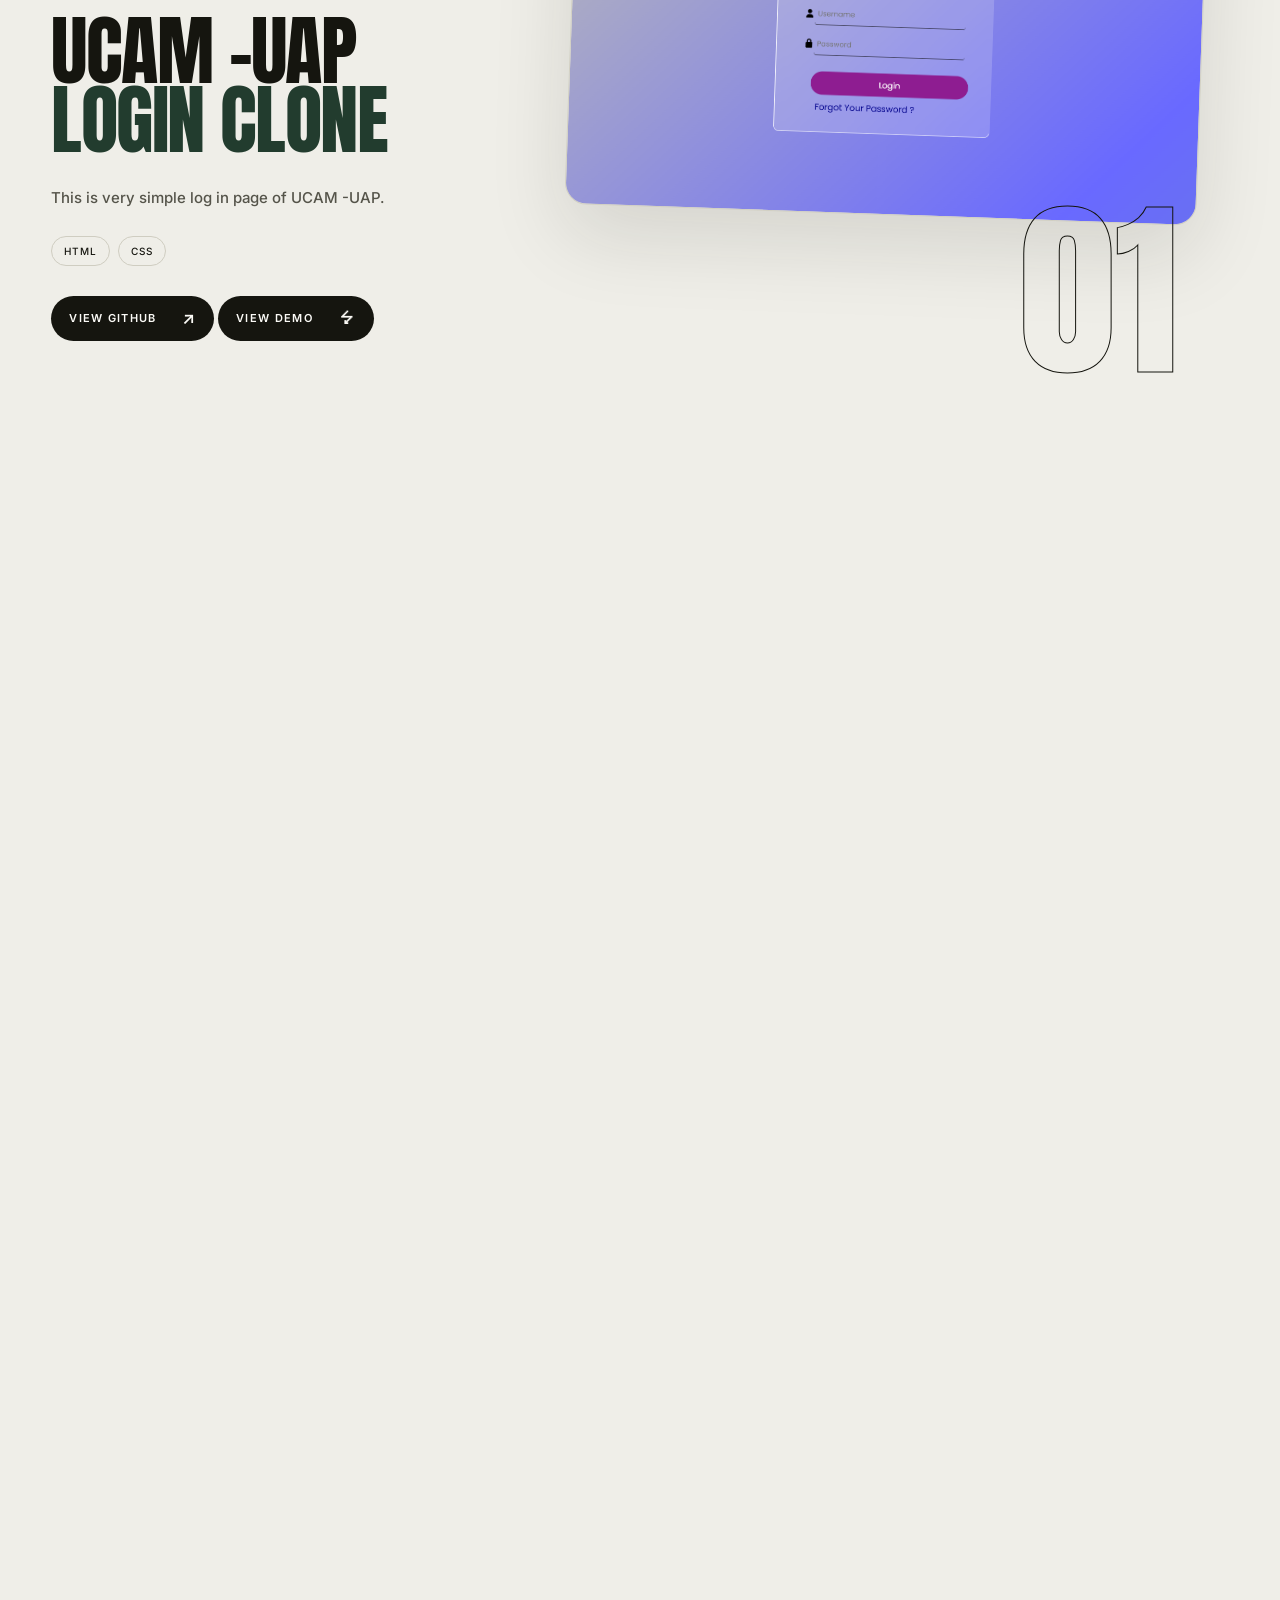
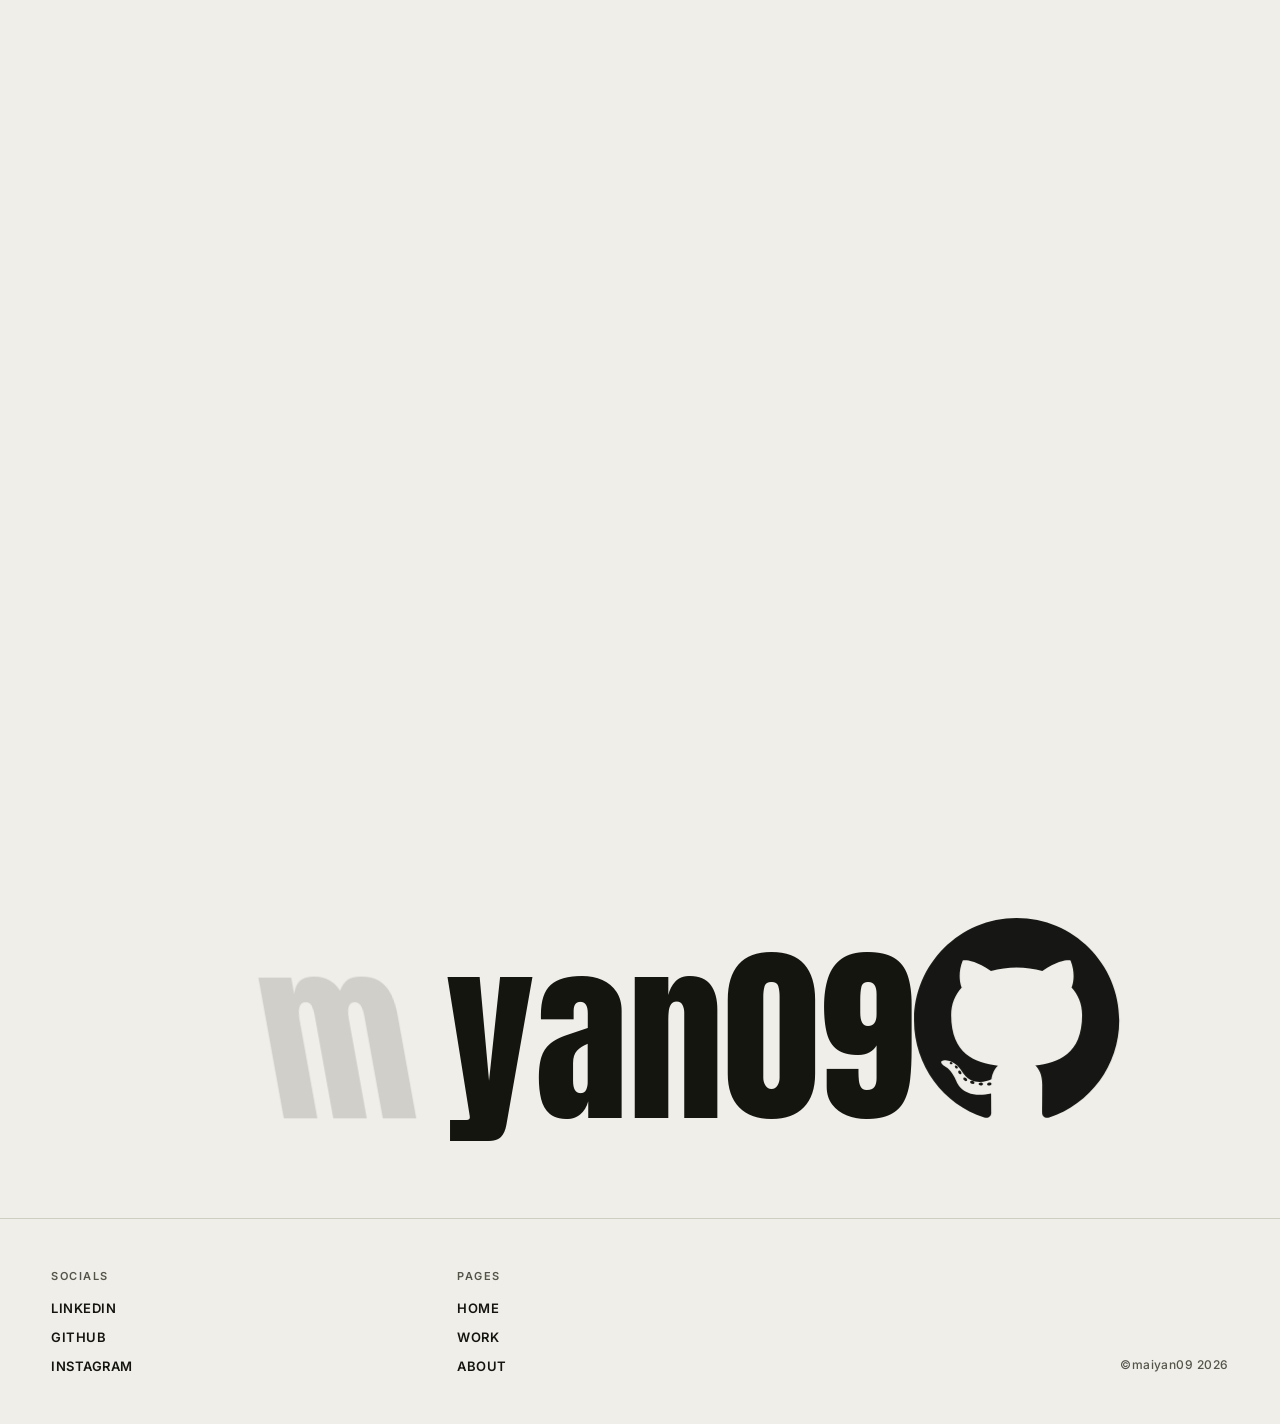
==== commit 2afcb7c4: "new code" ====
--- a/index.html
+++ b/index.html
@@ -37,14 +37,12 @@
     <h1 class="hero__wordmark" aria-label="Product Designer">
       <span class="line" data-line>SAMIUR RAHMAN</span>
       <span class="line" data-line>MAIYAN </span>
-      <!-- <span class="line" data-line>MAIYAN</span> -->
     </h1>
     <div class="typing">
       <span id="typing-text"></span>
     </div>
     <div class="hero__figure">
-      <img src="new.png" alt="3D figurine of Maiyan, product designer, holding a laptop" />
-      <!-- <img src="hero-figure.png" alt="3D figurine of Maiyan, product designer, holding a laptop" /> -->
+      <img src="img/new.png" alt="3D figurine of Maiyan, product designer, holding a laptop" />
     </div>
     
     </div>
@@ -211,7 +209,7 @@
                             <span>VIEW GITHUB</span>
                             <span class="github-arrow">↗</span>
                         </a>
-                        <a href="https://maiyan09.github.io/ucam-uap-login/" target="_blank" class="project-github">
+                        <a href="#" target="_blank" class="project-github">
                             <span>VIEW DEMO</span>
                             <span class="github-arrow">⭍</span>
                         </a>
@@ -249,7 +247,7 @@
                             <span>VIEW GITHUB</span>
                             <span class="github-arrow">↗</span>
                         </a>
-                        <a href="https://maiyan09.github.io/Gift-Card-Generator/" target="_blank" class="project-github">
+                        <a href="#" target="_blank" class="project-github">
                             <span>VIEW DEMO</span>
                             <span class="github-arrow">⭍</span>
                         </a>
@@ -283,7 +281,7 @@
                             <span>VIEW GITHUB</span>
                             <span class="github-arrow">↗</span>
                         </a>
-                        <a href="https://maiyan09.github.io/fanta-animated/" target="_blank" class="project-github">
+                        <a href="#" target="_blank" class="project-github">
                             <span>VIEW DEMO</span>
                             <span class="github-arrow">⭍</span>
                         </a>
@@ -316,7 +314,7 @@
                             <span>VIEW GITHUB</span>
                             <span class="github-arrow">↗</span>
                         </a>
-                        <a href="https://maiyan09.github.io/netflix-ui/" target="_blank" class="project-github">
+                        <a href="#" target="_blank" class="project-github">
                             <span>VIEW DEMO</span>
                             <span class="github-arrow">⭍</span>
                         </a>
@@ -350,7 +348,7 @@
                             <span>VIEW GITHUB</span>
                             <span class="github-arrow">↗</span>
                         </a>
-                        <a href="https://maiyan09.github.io/e-commerce/" target="_blank" class="project-github">
+                        <a href="#" target="_blank" class="project-github">
                             <span>VIEW DEMO</span>
                             <span class="github-arrow">⭍</span>
                         </a>
@@ -396,8 +394,8 @@
   </div>
 </footer>
 
-<script src="gsap.min.js"></script>
-<script src="ScrollTrigger.min.js"></script>
-<script src="script.js"></script>
+  <script src="gsap.min.js"></script>
+  <script src="ScrollTrigger.min.js"></script>
+  <script src="script.js"></script>
 </body>
 </html>
--- a/style.css
+++ b/style.css
@@ -528,7 +528,6 @@
   stroke:url(#snakeGradient);
   stroke-width:30px;
   stroke-linecap:round;
-  /* filter:drop-shadow(0 0 4px rgba(169,138,50,.35)); */
   filter:drop-shadow(0 0 4px rgb(251, 184, 0));
 }
 .snake-node{
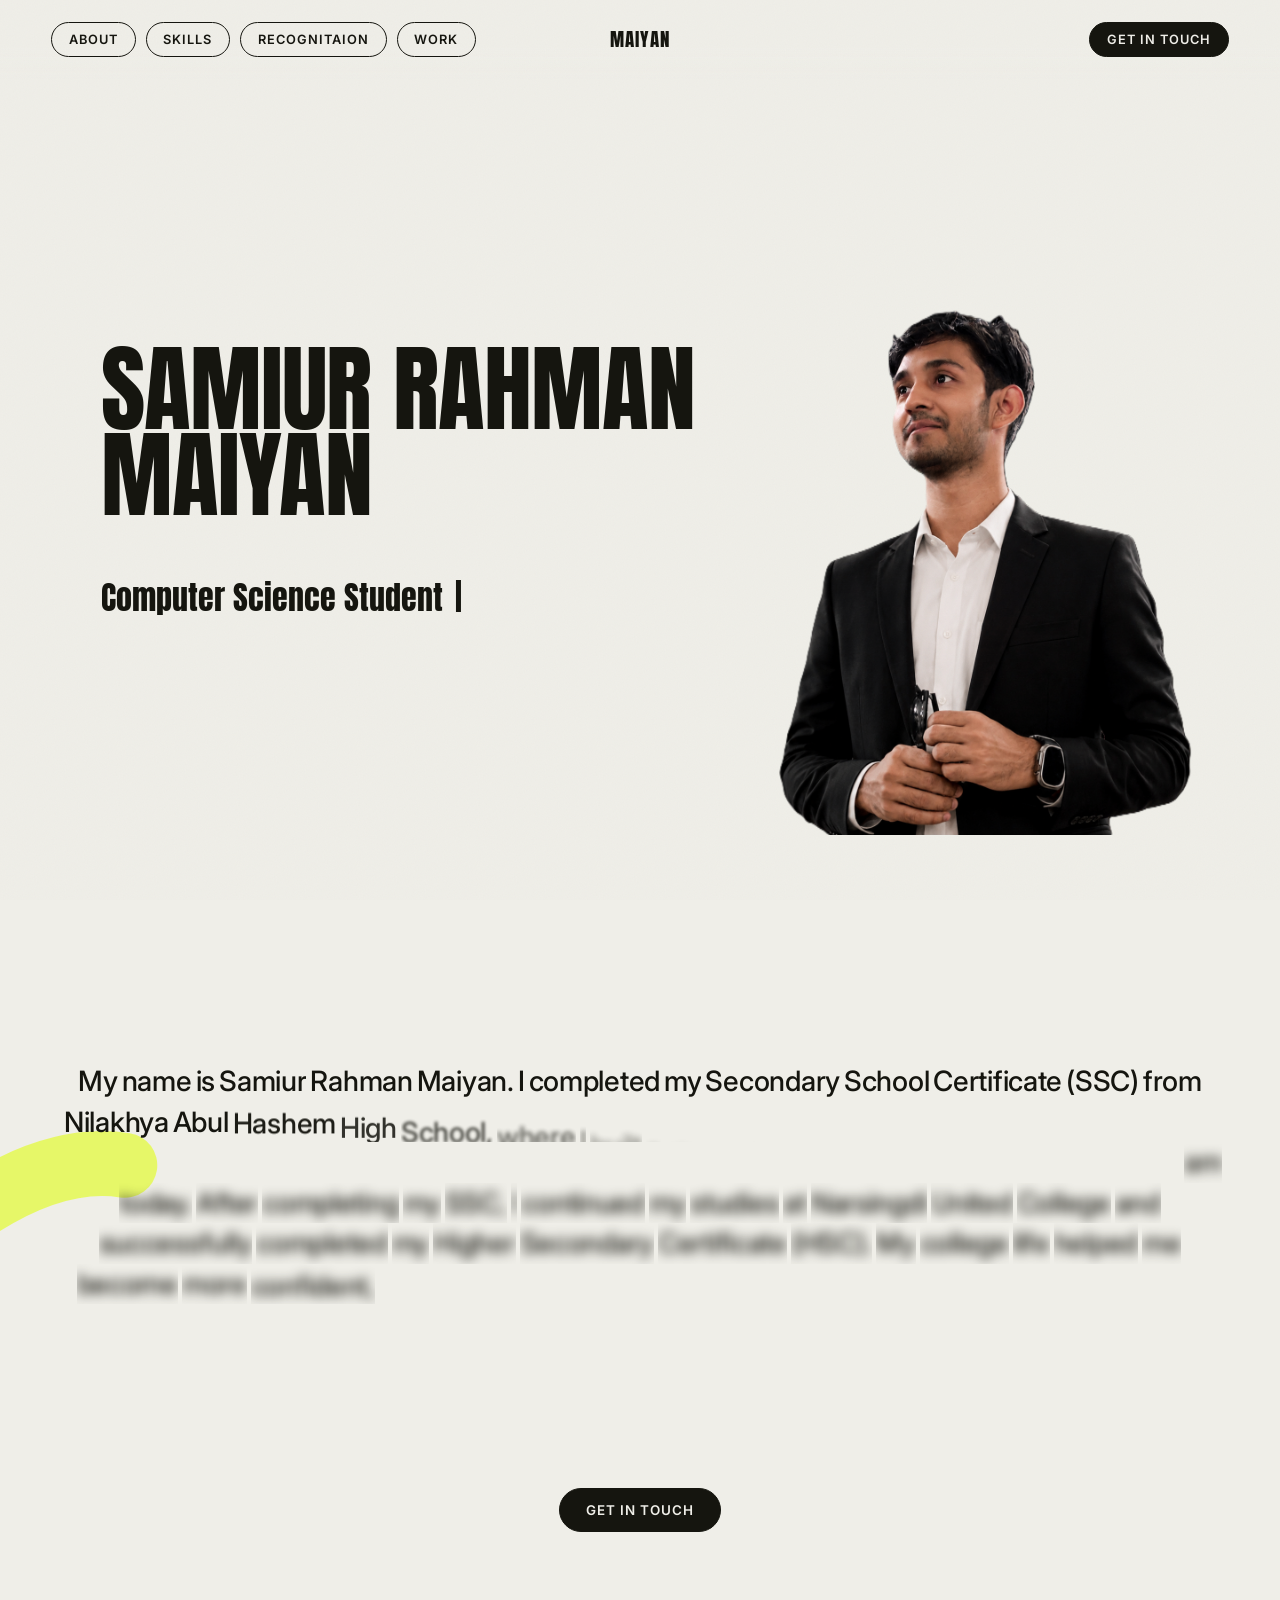
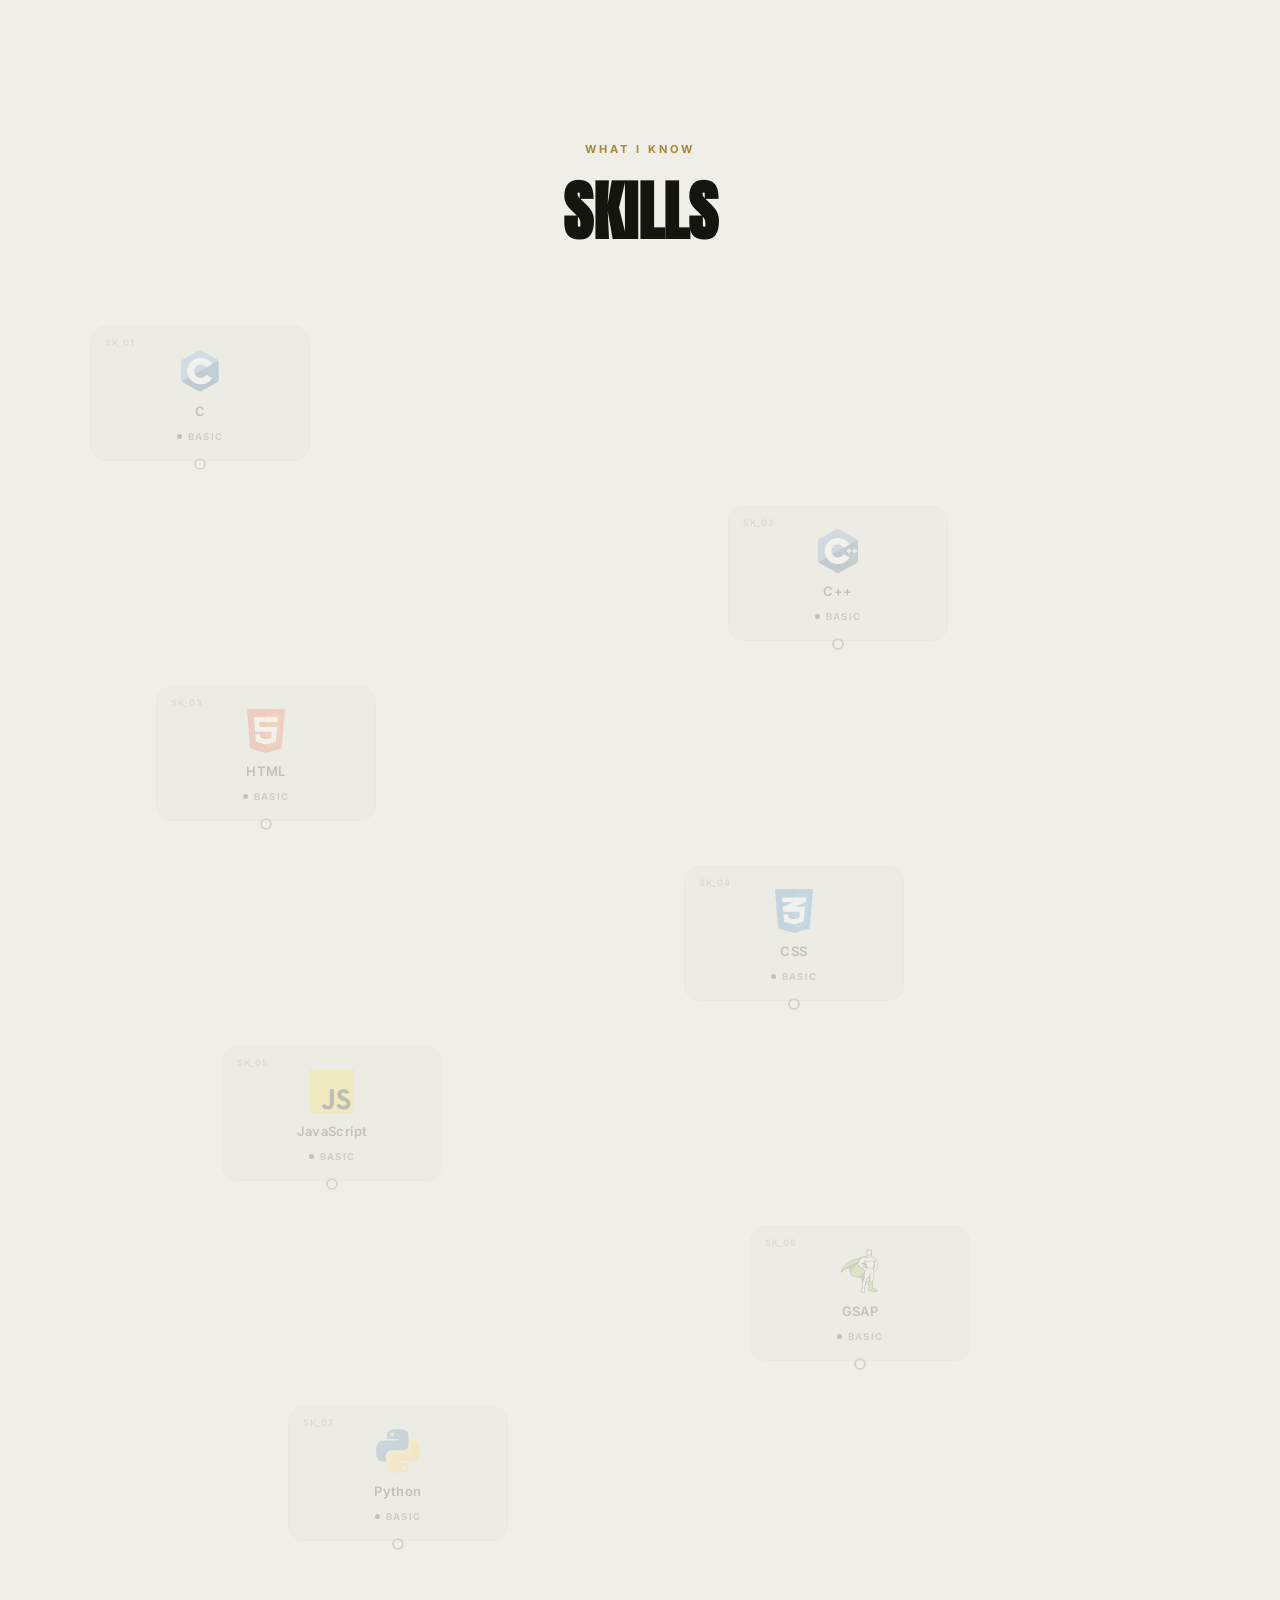
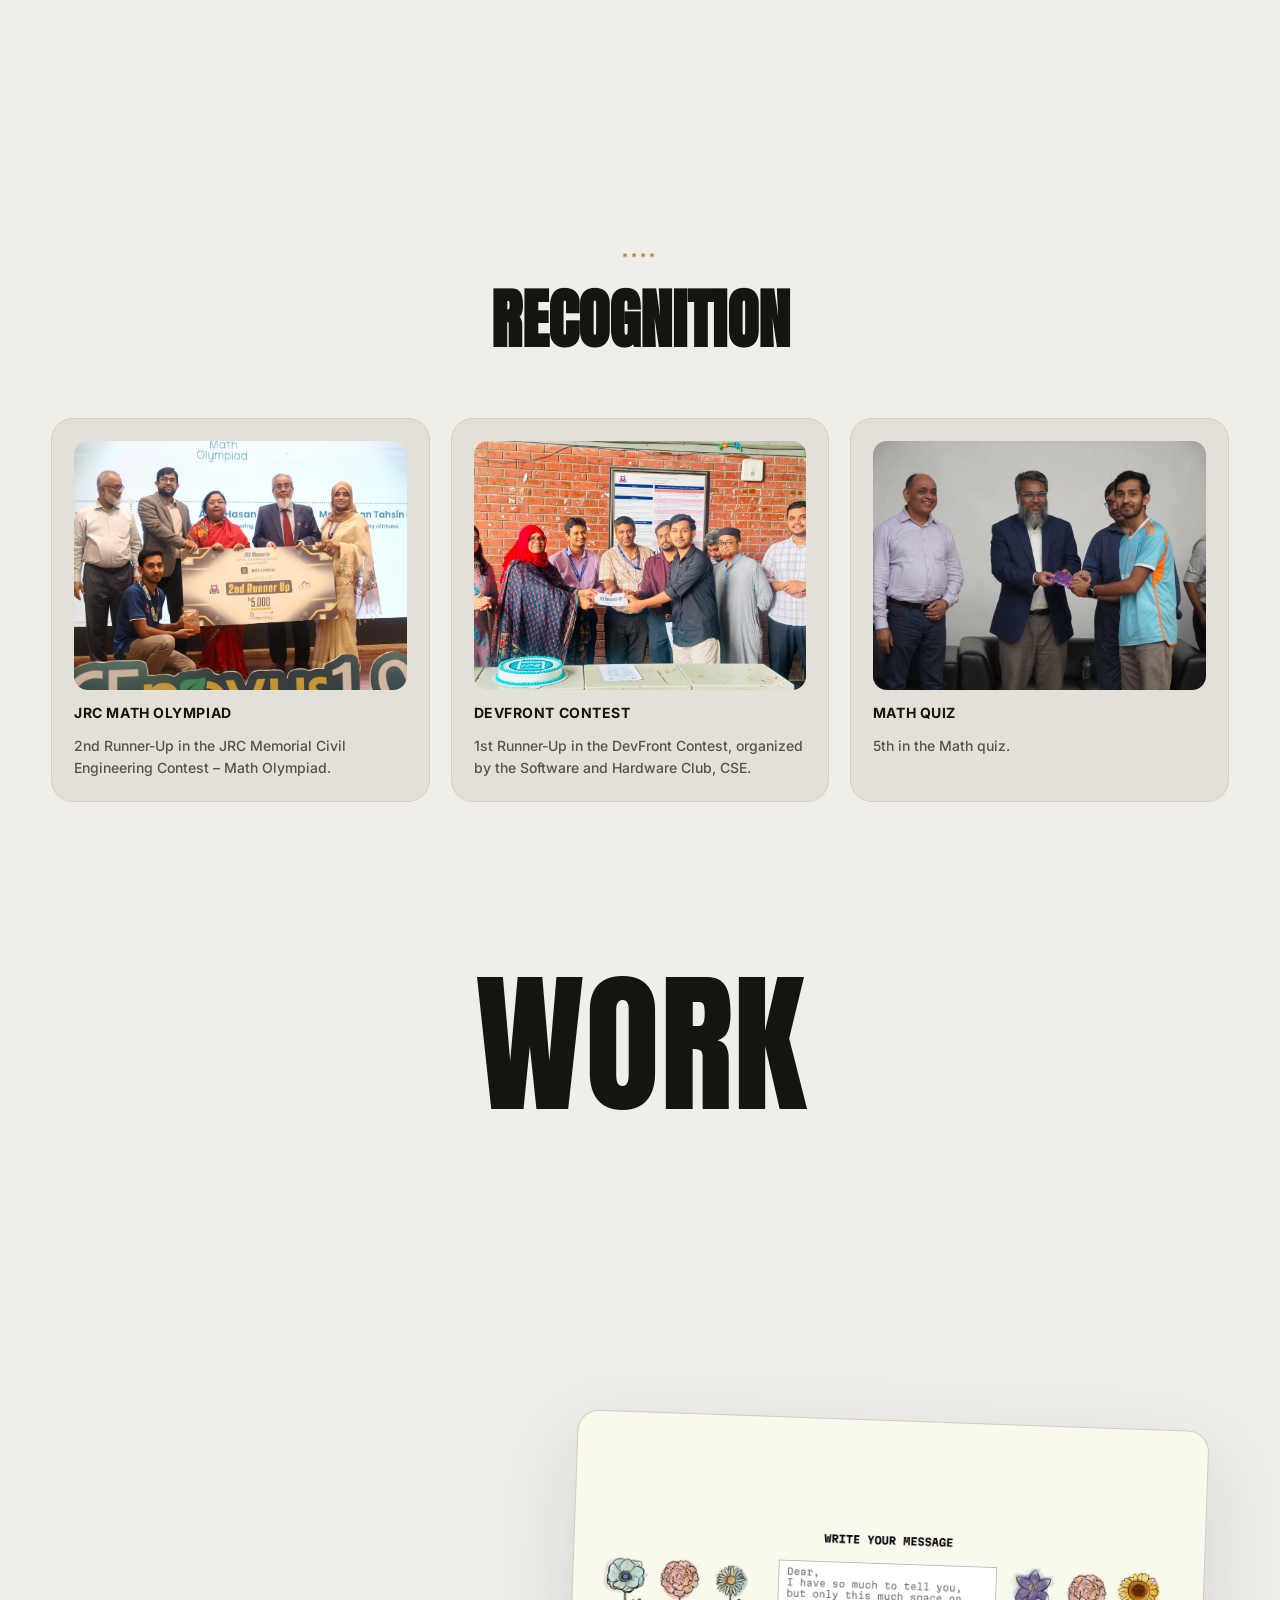
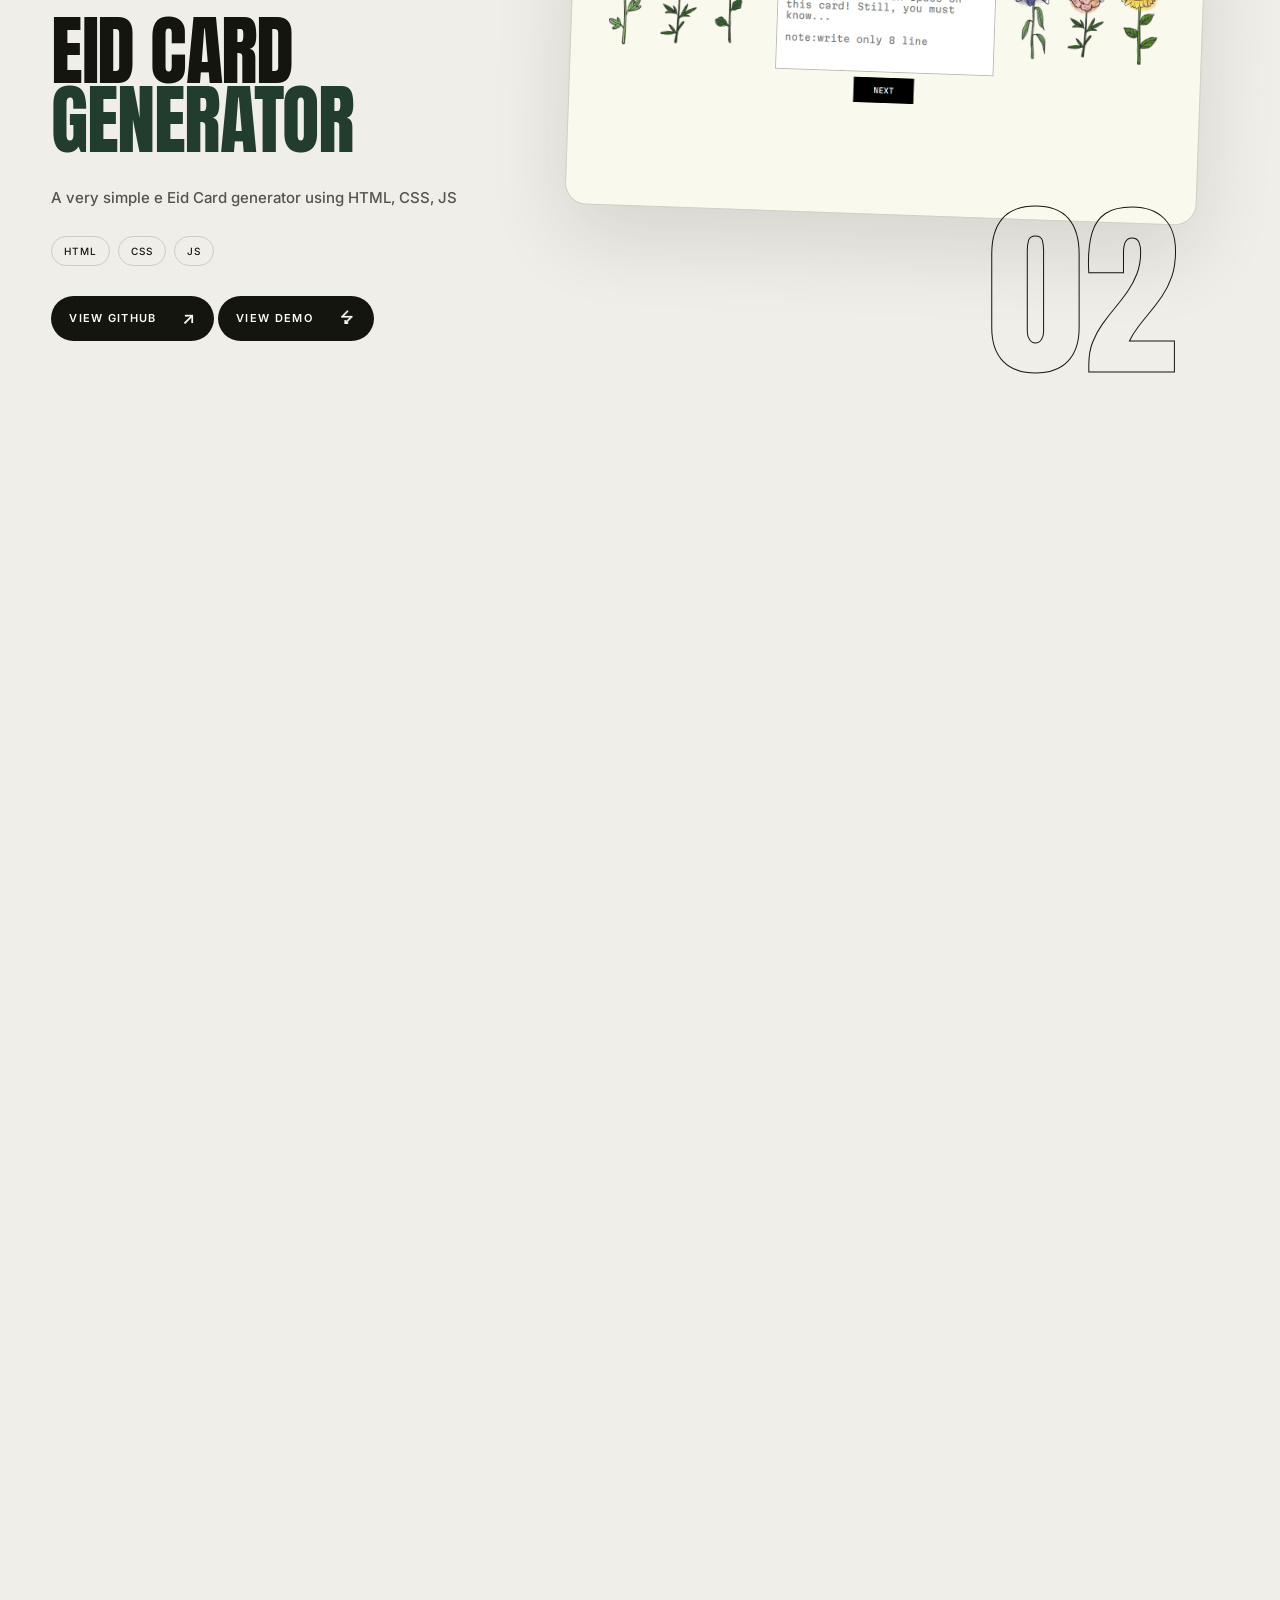
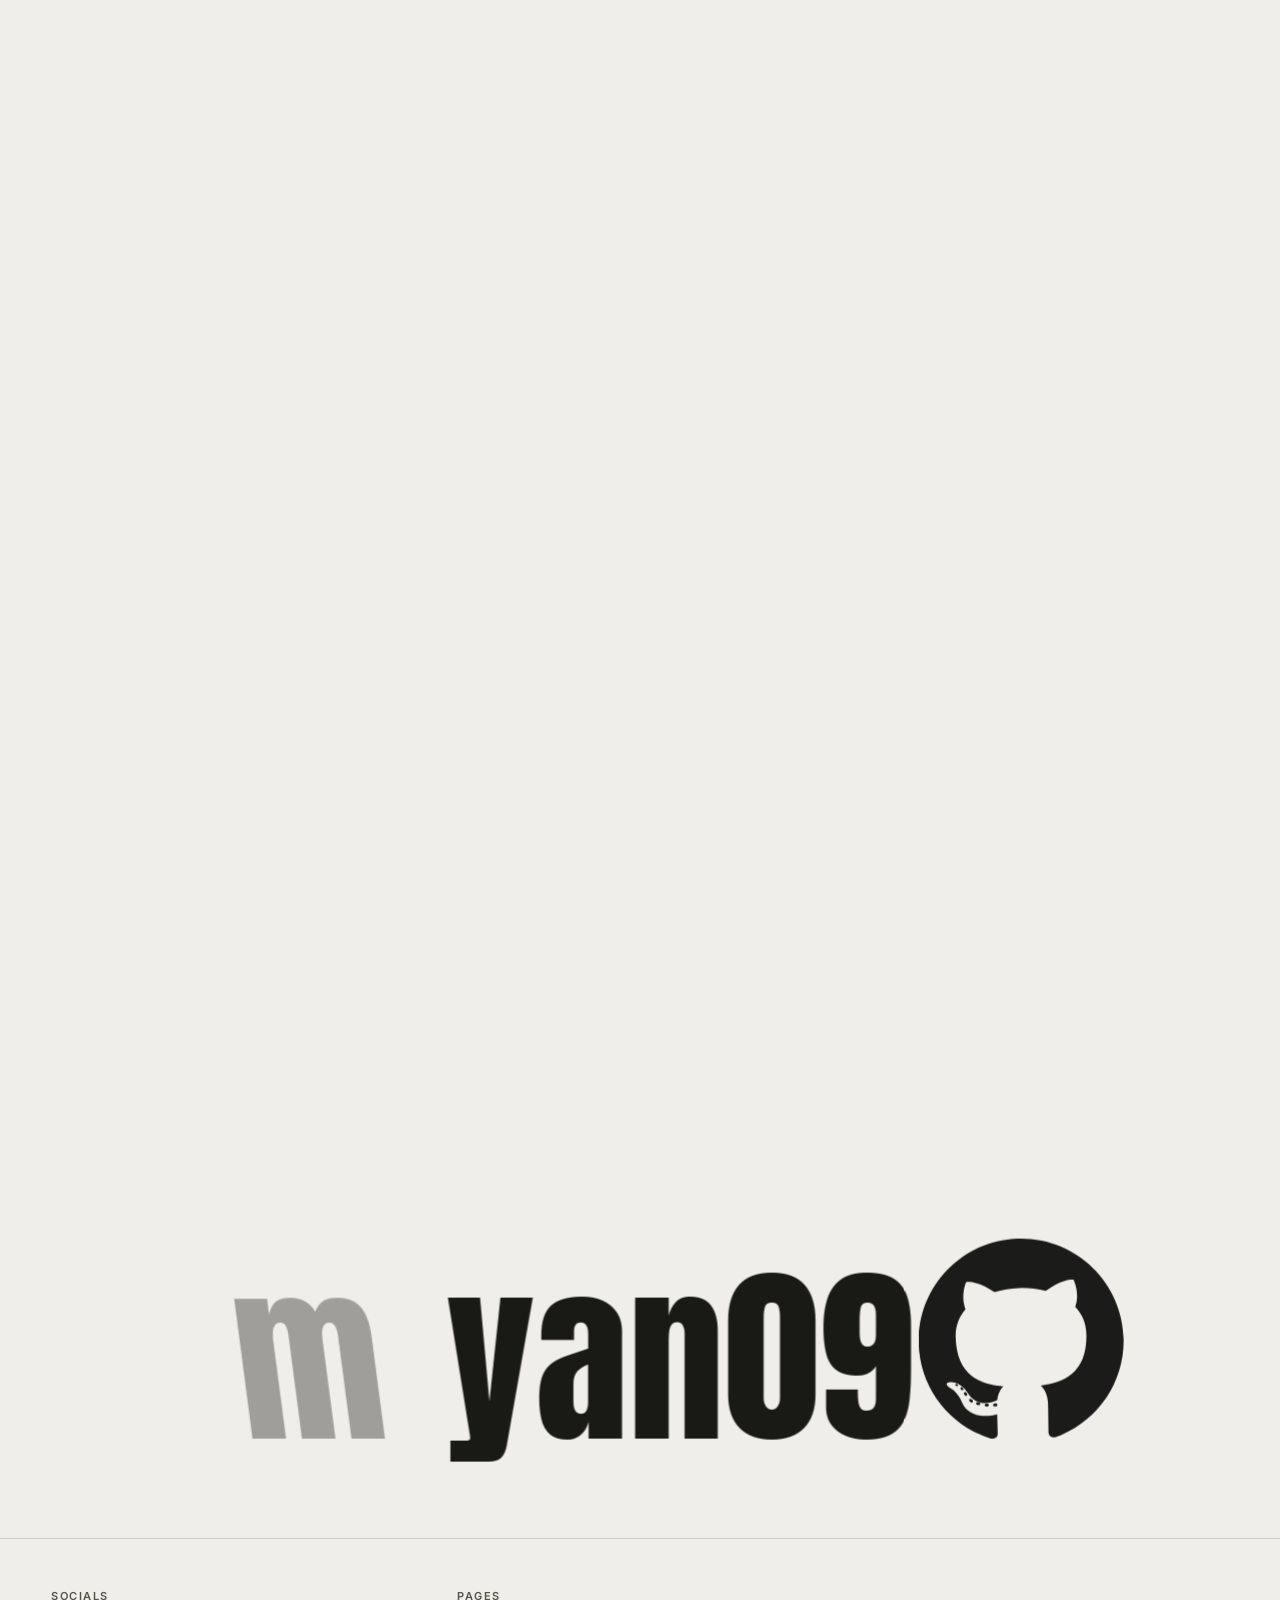
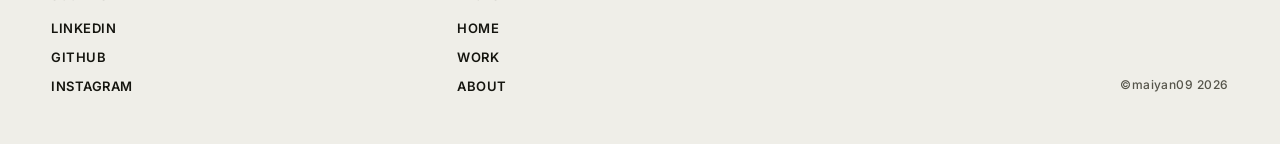
==== commit 7f657561: "Update index.html" ====
--- a/index.html
+++ b/index.html
@@ -190,7 +190,7 @@
     <section class="projects-horizontal" id="projects">
         <div class="projects-track">
             <!-- PROJECT 01 -->
-            <article class="project-panel">
+            <!-- <article class="project-panel">
                 <div class="project-info">
                     <div class="project-content">
                         <h2 class="project-title">
@@ -225,7 +225,7 @@
                     </div>
                     <span class="project-index">01</span>
                 </div>
-            </article>
+            </article> -->
              <!-- PROJECT 02 -->
             <article class="project-panel">
                 <div class="project-info">
